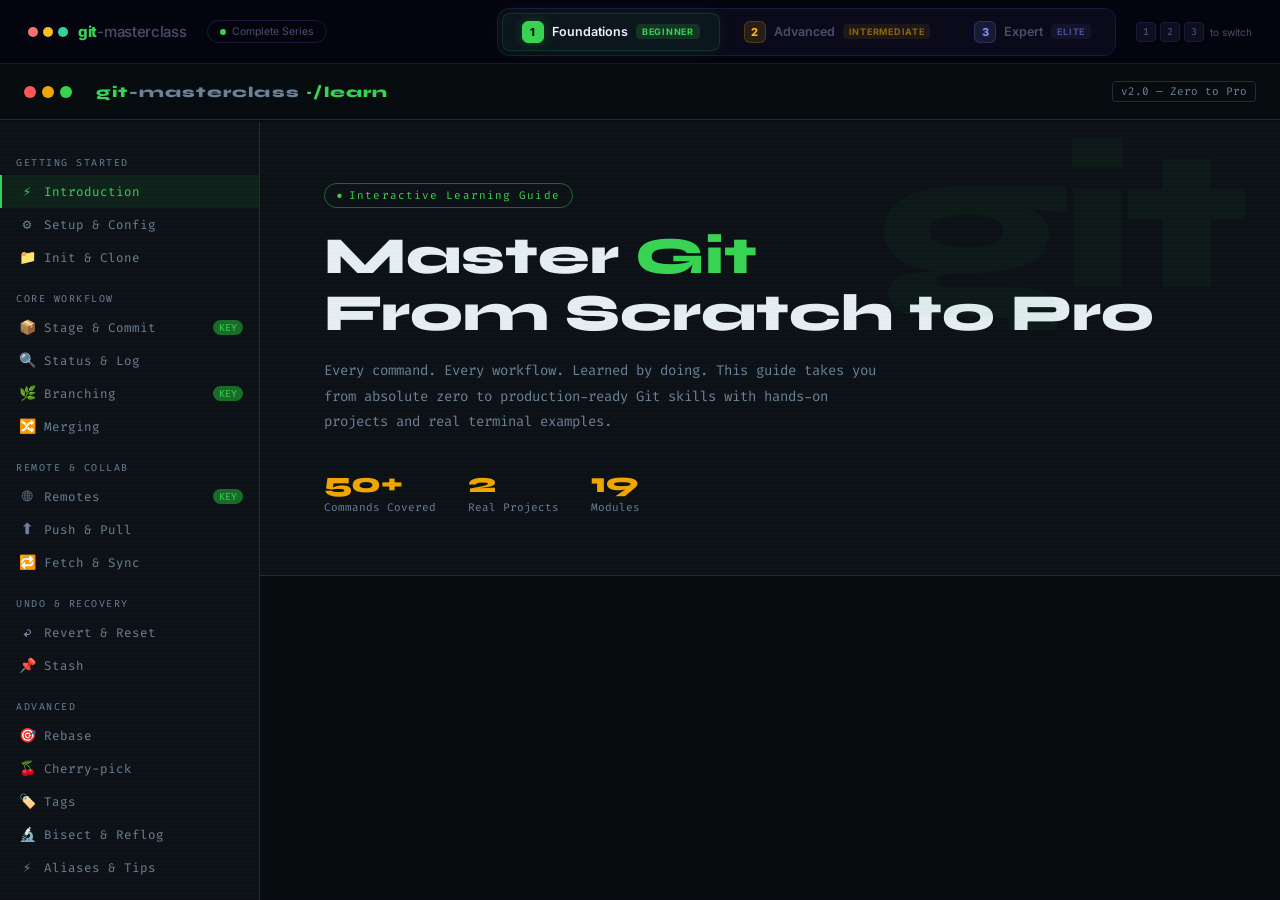
==== index.html @ b22a864f "feat: Initial Commit" ====
<!DOCTYPE html>
<html lang="en">
<head>
<meta charset="UTF-8">
<meta name="viewport" content="width=device-width, initial-scale=1.0">
<title>Git Masterclass — Complete Series (Level 1–3)</title>
<meta name="description" content="The complete Git Masterclass series — from zero to expert. Level 1: Core Commands, Level 2: Advanced Internals, Level 3: Expert Architecture.">
<link href="https://fonts.googleapis.com/css2?family=Inter:wght@300;400;500;600;700;800;900&family=Fira+Code:wght@400;500;600&display=swap" rel="stylesheet">
<link rel="stylesheet" href="styles/styles.css">
</head>
<body class="level-1">

<!-- NAVIGATION BAR -->
<nav class="nav-bar" id="navBar">
  <div class="nav-logo">
    <div class="nav-dots">
      <div class="nav-dot" style="background:#f87171"></div>
      <div class="nav-dot" style="background:#fbbf24"></div>
      <div class="nav-dot" style="background:#34d399"></div>
    </div>
    <div class="nav-brand">
      <span class="git">git</span><span class="suffix">-masterclass</span>
    </div>
  </div>

  <div class="series-badge">
    <span class="pulse-dot"></span>
    <span>Complete Series</span>
  </div>

  <div class="level-switcher" id="levelSwitcher">
    <button class="level-btn active" data-level="1" onclick="switchLevel(1)" id="lvlBtn1">
      <span class="level-num">1</span>
      <span class="level-label">Foundations</span>
      <span class="level-diff">Beginner</span>
    </button>
    <button class="level-btn" data-level="2" onclick="switchLevel(2)" id="lvlBtn2">
      <span class="level-num">2</span>
      <span class="level-label">Advanced</span>
      <span class="level-diff">Intermediate</span>
    </button>
    <button class="level-btn" data-level="3" onclick="switchLevel(3)" id="lvlBtn3">
      <span class="level-num">3</span>
      <span class="level-label">Expert</span>
      <span class="level-diff">Elite</span>
    </button>
  </div>

  <div class="nav-hint">
    <span class="kbd">1</span>
    <span class="kbd">2</span>
    <span class="kbd">3</span>
    <span style="margin-left:2px">to switch</span>
  </div>
</nav>

<!-- TRANSITION OVERLAY -->
<div class="transition-overlay" id="transOverlay"></div>

<!-- LOADING -->
<div class="level-loader" id="loader">
  <div class="loader-content">
    <div class="loader-spinner"></div>
    <div class="loader-text">Loading level...</div>
  </div>
</div>

<!-- IFRAMES -->
<div class="frame-container">
    <iframe class="level-frame active" id="frame1" src="html/git-masterclass.html" title="Level 1: Git Foundations"></iframe>
  <iframe class="level-frame" id="frame2" title="Level 2: Git Advanced"></iframe>
  <iframe class="level-frame" id="frame3" title="Level 3: Git Expert"></iframe>
</div>

<script src="src/script.js"></script>

</body>
</html>
---- styles/styles.css ----
:root {
  --bg: #050510;
  --bg2: #0a0a1a;
  --bg3: #0e0e22;
  --border: #1a1a3a;
  --border-glow: rgba(120, 130, 255, 0.15);
  --text: #c0c4d8;
  --text-dim: #4a4e6a;
  --text-bright: #eef0ff;

  /* Level 1 - Green */
  --l1: #39d353;
  --l1-glow: rgba(57, 211, 83, 0.25);
  --l1-bg: rgba(57, 211, 83, 0.06);

  /* Level 2 - Amber */
  --l2: #ffb700;
  --l2-glow: rgba(255, 183, 0, 0.25);
  --l2-bg: rgba(255, 183, 0, 0.06);

  /* Level 3 - Indigo/Teal */
  --l3: #818cf8;
  --l3-glow: rgba(129, 140, 248, 0.25);
  --l3-bg: rgba(129, 140, 248, 0.06);
}

*, *::before, *::after { box-sizing: border-box; margin: 0; padding: 0; }

html, body {
  height: 100%;
  overflow: hidden;
  font-family: 'Inter', -apple-system, BlinkMacSystemFont, sans-serif;
  background: var(--bg);
  color: var(--text);
}

/* Ambient background glow */
body::before {
  content: '';
  position: fixed;
  top: -100px;
  left: 50%;
  transform: translateX(-50%);
  width: 800px;
  height: 400px;
  background: radial-gradient(ellipse, rgba(100, 110, 240, 0.06), transparent 70%);
  pointer-events: none;
  z-index: 0;
  transition: background 0.8s ease;
}

body.level-1::before {
  background: radial-gradient(ellipse, rgba(57, 211, 83, 0.05), transparent 70%);
}
body.level-2::before {
  background: radial-gradient(ellipse, rgba(255, 183, 0, 0.05), transparent 70%);
}
body.level-3::before {
  background: radial-gradient(ellipse, rgba(129, 140, 248, 0.06), transparent 70%);
}

/* Subtle dot grid */
body::after {
  content: '';
  position: fixed;
  inset: 0;
  background-image: radial-gradient(rgba(120, 130, 255, 0.06) 1px, transparent 1px);
  background-size: 36px 36px;
  pointer-events: none;
  z-index: 0;
}

/* ── TOP NAVIGATION BAR ── */
.nav-bar {
  position: fixed;
  top: 0; left: 0; right: 0;
  height: 64px;
  background: rgba(5, 5, 16, 0.92);
  backdrop-filter: blur(24px) saturate(180%);
  -webkit-backdrop-filter: blur(24px) saturate(180%);
  border-bottom: 1px solid var(--border);
  display: flex;
  align-items: center;
  padding: 0 28px;
  gap: 20px;
  z-index: 1000;
  transition: border-color 0.5s;
}

body.level-1 .nav-bar { border-bottom-color: rgba(57, 211, 83, 0.15); }
body.level-2 .nav-bar { border-bottom-color: rgba(255, 183, 0, 0.15); }
body.level-3 .nav-bar { border-bottom-color: rgba(129, 140, 248, 0.15); }

/* Logo area */
.nav-logo {
  display: flex;
  align-items: center;
  gap: 10px;
  flex-shrink: 0;
}

.nav-dots {
  display: flex;
  gap: 5px;
}

.nav-dot {
  width: 10px;
  height: 10px;
  border-radius: 50%;
}

.nav-brand {
  font-weight: 800;
  font-size: 15px;
  letter-spacing: -0.02em;
}

.nav-brand .git { color: var(--l1); transition: color 0.5s; }
body.level-2 .nav-brand .git { color: var(--l2); }
body.level-3 .nav-brand .git { color: var(--l3); }

.nav-brand .suffix { color: var(--text-dim); font-weight: 500; }

/* Level Switcher */
.level-switcher {
  display: flex;
  align-items: center;
  gap: 4px;
  background: var(--bg2);
  border: 1px solid var(--border);
  border-radius: 12px;
  padding: 4px;
  position: relative;
  margin-left: auto;
}

.level-btn {
  position: relative;
  display: flex;
  align-items: center;
  gap: 8px;
  padding: 8px 20px;
  font-family: 'Inter', sans-serif;
  font-size: 12.5px;
  font-weight: 600;
  color: var(--text-dim);
  background: transparent;
  border: none;
  border-radius: 8px;
  cursor: pointer;
  transition: all 0.3s cubic-bezier(0.4, 0, 0.2, 1);
  white-space: nowrap;
  z-index: 2;
}

.level-btn:hover:not(.active) {
  color: var(--text);
  background: rgba(255, 255, 255, 0.03);
}

.level-btn .level-num {
  display: inline-flex;
  align-items: center;
  justify-content: center;
  width: 22px;
  height: 22px;
  border-radius: 6px;
  font-size: 11px;
  font-weight: 800;
  letter-spacing: 0.04em;
  transition: all 0.3s;
}

.level-btn[data-level="1"] .level-num {
  background: rgba(57, 211, 83, 0.12);
  color: var(--l1);
  border: 1px solid rgba(57, 211, 83, 0.2);
}

.level-btn[data-level="2"] .level-num {
  background: rgba(255, 183, 0, 0.12);
  color: var(--l2);
  border: 1px solid rgba(255, 183, 0, 0.2);
}

.level-btn[data-level="3"] .level-num {
  background: rgba(129, 140, 248, 0.12);
  color: var(--l3);
  border: 1px solid rgba(129, 140, 248, 0.2);
}

/* Active level styles */
.level-btn.active {
  color: var(--text-bright);
}

.level-btn[data-level="1"].active {
  background: var(--l1-bg);
  box-shadow: 0 0 20px rgba(57, 211, 83, 0.08), inset 0 0 0 1px rgba(57, 211, 83, 0.15);
}

.level-btn[data-level="1"].active .level-num {
  background: var(--l1);
  color: #000;
  border-color: var(--l1);
  box-shadow: 0 0 12px var(--l1-glow);
}

.level-btn[data-level="2"].active {
  background: var(--l2-bg);
  box-shadow: 0 0 20px rgba(255, 183, 0, 0.08), inset 0 0 0 1px rgba(255, 183, 0, 0.15);
}

.level-btn[data-level="2"].active .level-num {
  background: var(--l2);
  color: #000;
  border-color: var(--l2);
  box-shadow: 0 0 12px var(--l2-glow);
}

.level-btn[data-level="3"].active {
  background: var(--l3-bg);
  box-shadow: 0 0 20px rgba(129, 140, 248, 0.08), inset 0 0 0 1px rgba(129, 140, 248, 0.15);
}

.level-btn[data-level="3"].active .level-num {
  background: linear-gradient(135deg, #6366f1, #2dd4bf);
  color: #fff;
  border-color: var(--l3);
  box-shadow: 0 0 12px var(--l3-glow);
}

.level-label {
  transition: color 0.3s;
}

/* Difficulty indicators */
.level-diff {
  font-size: 9px;
  font-weight: 700;
  letter-spacing: 0.08em;
  text-transform: uppercase;
  padding: 2px 6px;
  border-radius: 4px;
  transition: all 0.3s;
}

.level-btn[data-level="1"] .level-diff {
  background: rgba(57, 211, 83, 0.08);
  color: rgba(57, 211, 83, 0.5);
}

.level-btn[data-level="1"].active .level-diff {
  background: rgba(57, 211, 83, 0.15);
  color: var(--l1);
}

.level-btn[data-level="2"] .level-diff {
  background: rgba(255, 183, 0, 0.08);
  color: rgba(255, 183, 0, 0.5);
}

.level-btn[data-level="2"].active .level-diff {
  background: rgba(255, 183, 0, 0.15);
  color: var(--l2);
}

.level-btn[data-level="3"] .level-diff {
  background: rgba(129, 140, 248, 0.08);
  color: rgba(129, 140, 248, 0.5);
}

.level-btn[data-level="3"].active .level-diff {
  background: rgba(129, 140, 248, 0.15);
  color: var(--l3);
}

/* Keyboard shortcut hints */
.nav-hint {
  font-size: 10px;
  color: var(--text-dim);
  display: flex;
  align-items: center;
  gap: 4px;
  flex-shrink: 0;
}

.kbd {
  display: inline-flex;
  align-items: center;
  justify-content: center;
  min-width: 20px;
  height: 20px;
  padding: 0 5px;
  font-family: 'Fira Code', monospace;
  font-size: 10px;
  font-weight: 500;
  color: var(--text-dim);
  background: var(--bg3);
  border: 1px solid var(--border);
  border-radius: 4px;
}

/* Series badge */
.series-badge {
  display: flex;
  align-items: center;
  gap: 6px;
  font-size: 10.5px;
  color: var(--text-dim);
  border: 1px solid var(--border);
  padding: 4px 12px;
  border-radius: 99px;
  flex-shrink: 0;
  transition: all 0.5s;
}

.series-badge .pulse-dot {
  width: 6px;
  height: 6px;
  border-radius: 50%;
  background: var(--l1);
  transition: background 0.5s;
  animation: pulse 2s infinite;
}

body.level-2 .series-badge .pulse-dot { background: var(--l2); }
body.level-3 .series-badge .pulse-dot { background: var(--l3); }

@keyframes pulse {
  0%, 100% { opacity: 1; }
  50% { opacity: 0.3; }
}

/* ── LEVEL TRANSITION OVERLAY ── */
.transition-overlay {
  position: fixed;
  inset: 0;
  z-index: 999;
  pointer-events: none;
  opacity: 0;
  transition: opacity 0.15s;
}

.transition-overlay.active {
  opacity: 1;
  pointer-events: auto;
}

.transition-overlay::before {
  content: '';
  position: absolute;
  inset: 0;
  background: var(--bg);
  opacity: 0.6;
}

/* ── IFRAME CONTAINER ── */
.frame-container {
  position: fixed;
  top: 64px;
  left: 0;
  right: 0;
  bottom: 0;
  z-index: 1;
}

.level-frame {
  position: absolute;
  inset: 0;
  width: 100%;
  height: 100%;
  border: none;
  opacity: 0;
  pointer-events: none;
  transition: opacity 0.35s ease;
}

.level-frame.active {
  opacity: 1;
  pointer-events: auto;
}

/* ── LOADING INDICATOR ── */
.level-loader {
  position: fixed;
  top: 64px;
  left: 0;
  right: 0;
  display: flex;
  align-items: center;
  justify-content: center;
  height: calc(100vh - 64px);
  z-index: 2;
  opacity: 0;
  pointer-events: none;
  transition: opacity 0.3s;
}

.level-loader.show {
  opacity: 1;
}

.loader-content {
  text-align: center;
}

.loader-spinner {
  width: 36px;
  height: 36px;
  border: 3px solid var(--border);
  border-top-color: var(--l1);
  border-radius: 50%;
  animation: spin 0.8s linear infinite;
  margin: 0 auto 14px;
  transition: border-top-color 0.5s;
}

body.level-2 .loader-spinner { border-top-color: var(--l2); }
body.level-3 .loader-spinner { border-top-color: var(--l3); }

@keyframes spin { to { transform: rotate(360deg); } }

.loader-text {
  font-size: 12px;
  color: var(--text-dim);
  letter-spacing: 0.08em;
}

/* ── MOBILE ── */
@media (max-width: 768px) {
  .nav-bar {
    padding: 0 14px;
    gap: 10px;
    height: 56px;
  }

  .nav-logo { display: none; }
  .nav-hint { display: none; }
  .series-badge { display: none; }

  .level-switcher {
    margin-left: 0;
    flex: 1;
  }

  .level-btn {
    flex: 1;
    justify-content: center;
    padding: 8px 10px;
    gap: 6px;
  }

  .level-label { display: none; }
  .level-diff { display: none; }

  .frame-container { top: 56px; }
  .level-loader { top: 56px; height: calc(100vh - 56px); }
}

@media (max-width: 480px) {
  .level-btn {
    padding: 6px 8px;
  }

  .level-btn .level-num {
    width: 26px;
    height: 26px;
    font-size: 12px;
  }
}
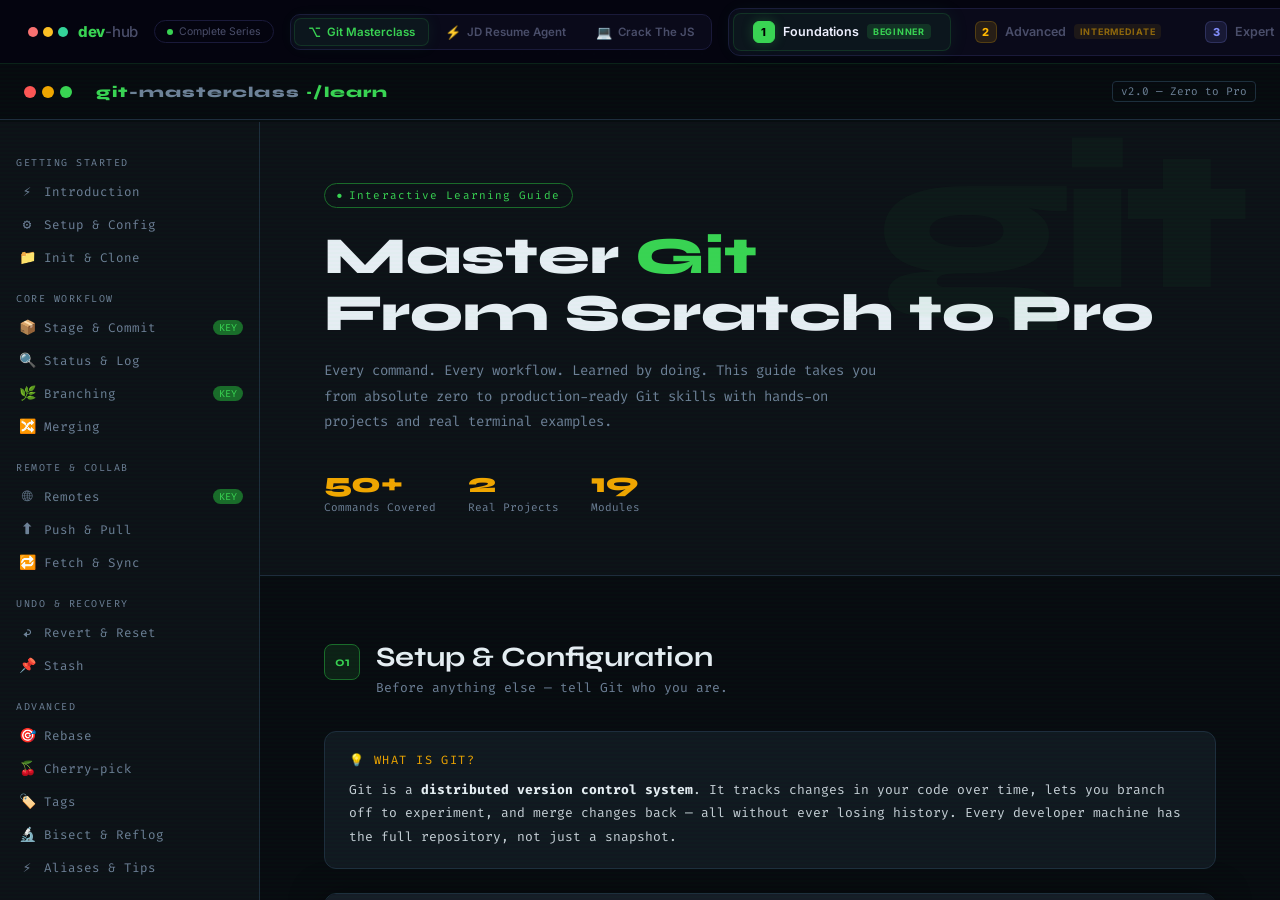
==== commit 279f13c7: "feat : added the Updated the JS AND JD" ====
--- a/index.html
+++ b/index.html
@@ -3,8 +3,8 @@
 <head>
 <meta charset="UTF-8">
 <meta name="viewport" content="width=device-width, initial-scale=1.0">
-<title>Git Masterclass — Complete Series (Level 1–3)</title>
-<meta name="description" content="The complete Git Masterclass series — from zero to expert. Level 1: Core Commands, Level 2: Advanced Internals, Level 3: Expert Architecture.">
+<title>Dev Hub — Git Masterclass · JD Resume Agent · Crack The JS</title>
+<meta name="description" content="Complete developer hub: Git Masterclass (Levels 1–3), JD Resume Tailor Agent, and Crack The JS Interview prep.">
 <link href="https://fonts.googleapis.com/css2?family=Inter:wght@300;400;500;600;700;800;900&family=Fira+Code:wght@400;500;600&display=swap" rel="stylesheet">
 <link rel="stylesheet" href="styles/styles.css">
 </head>
@@ -19,7 +19,7 @@
       <div class="nav-dot" style="background:#34d399"></div>
     </div>
     <div class="nav-brand">
-      <span class="git">git</span><span class="suffix">-masterclass</span>
+      <span class="git">dev</span><span class="suffix">-hub</span>
     </div>
   </div>
 
@@ -28,6 +28,23 @@
     <span>Complete Series</span>
   </div>
 
+  <!-- Section Switcher (Git / Agent / CrackJS) -->
+  <div class="section-switcher" id="sectionSwitcher">
+    <button class="section-btn active" data-section="git" onclick="switchSection('git')" id="secBtnGit">
+      <span class="section-icon">⌥</span>
+      <span class="section-label">Git Masterclass</span>
+    </button>
+    <button class="section-btn" data-section="agent" onclick="switchSection('agent')" id="secBtnAgent">
+      <span class="section-icon">⚡</span>
+      <span class="section-label">JD Resume Agent</span>
+    </button>
+    <button class="section-btn" data-section="crackjs" onclick="switchSection('crackjs')" id="secBtnCrackjs">
+      <span class="section-icon">💻</span>
+      <span class="section-label">Crack The JS</span>
+    </button>
+  </div>
+
+  <!-- Level Switcher (only visible for Git section) -->
   <div class="level-switcher" id="levelSwitcher">
     <button class="level-btn active" data-level="1" onclick="switchLevel(1)" id="lvlBtn1">
       <span class="level-num">1</span>
@@ -46,7 +63,7 @@
     </button>
   </div>
 
-  <div class="nav-hint">
+  <div class="nav-hint" id="navHint">
     <span class="kbd">1</span>
     <span class="kbd">2</span>
     <span class="kbd">3</span>
@@ -67,9 +84,14 @@
 
 <!-- IFRAMES -->
 <div class="frame-container">
-    <iframe class="level-frame active" id="frame1" src="html/git-masterclass.html" title="Level 1: Git Foundations"></iframe>
+  <!-- Git Masterclass frames -->
+  <iframe class="level-frame active" id="frame1" src="html/git-masterclass.html" title="Level 1: Git Foundations"></iframe>
   <iframe class="level-frame" id="frame2" title="Level 2: Git Advanced"></iframe>
   <iframe class="level-frame" id="frame3" title="Level 3: Git Expert"></iframe>
+  <!-- JD Resume Agent -->
+  <iframe class="level-frame" id="frameAgent" title="JD Resume Tailor Agent"></iframe>
+  <!-- Crack The JS -->
+  <iframe class="level-frame" id="frameCrackjs" src="https://crack-the-js.vercel.app" title="Crack The JS Interview"></iframe>
 </div>
 
 <script src="src/script.js"></script>
--- a/styles/styles.css
+++ b/styles/styles.css
@@ -22,6 +22,16 @@
   --l3: #818cf8;
   --l3-glow: rgba(129, 140, 248, 0.25);
   --l3-bg: rgba(129, 140, 248, 0.06);
+
+  /* Agent Section - Cyan/Green */
+  --agent: #00ff9d;
+  --agent-glow: rgba(0, 255, 157, 0.25);
+  --agent-bg: rgba(0, 255, 157, 0.06);
+
+  /* CrackJS Section - Orange/Red */
+  --crackjs: #ff6b35;
+  --crackjs-glow: rgba(255, 107, 53, 0.25);
+  --crackjs-bg: rgba(255, 107, 53, 0.06);
 }
 
 *, *::before, *::after { box-sizing: border-box; margin: 0; padding: 0; }
@@ -58,6 +68,12 @@
 body.level-3::before {
   background: radial-gradient(ellipse, rgba(129, 140, 248, 0.06), transparent 70%);
 }
+body.section-agent::before {
+  background: radial-gradient(ellipse, rgba(0, 255, 157, 0.05), transparent 70%);
+}
+body.section-crackjs::before {
+  background: radial-gradient(ellipse, rgba(255, 107, 53, 0.05), transparent 70%);
+}
 
 /* Subtle dot grid */
 body::after {
@@ -82,7 +98,7 @@
   display: flex;
   align-items: center;
   padding: 0 28px;
-  gap: 20px;
+  gap: 16px;
   z-index: 1000;
   transition: border-color 0.5s;
 }
@@ -90,6 +106,8 @@
 body.level-1 .nav-bar { border-bottom-color: rgba(57, 211, 83, 0.15); }
 body.level-2 .nav-bar { border-bottom-color: rgba(255, 183, 0, 0.15); }
 body.level-3 .nav-bar { border-bottom-color: rgba(129, 140, 248, 0.15); }
+body.section-agent .nav-bar { border-bottom-color: rgba(0, 255, 157, 0.15); }
+body.section-crackjs .nav-bar { border-bottom-color: rgba(255, 107, 53, 0.15); }
 
 /* Logo area */
 .nav-logo {
@@ -119,8 +137,76 @@
 .nav-brand .git { color: var(--l1); transition: color 0.5s; }
 body.level-2 .nav-brand .git { color: var(--l2); }
 body.level-3 .nav-brand .git { color: var(--l3); }
+body.section-agent .nav-brand .git { color: var(--agent); }
+body.section-crackjs .nav-brand .git { color: var(--crackjs); }
 
 .nav-brand .suffix { color: var(--text-dim); font-weight: 500; }
+
+/* ── SECTION SWITCHER ── */
+.section-switcher {
+  display: flex;
+  align-items: center;
+  gap: 2px;
+  background: var(--bg2);
+  border: 1px solid var(--border);
+  border-radius: 10px;
+  padding: 3px;
+  flex-shrink: 0;
+}
+
+.section-btn {
+  display: flex;
+  align-items: center;
+  gap: 6px;
+  padding: 6px 14px;
+  font-family: 'Inter', sans-serif;
+  font-size: 11.5px;
+  font-weight: 600;
+  color: var(--text-dim);
+  background: transparent;
+  border: none;
+  border-radius: 7px;
+  cursor: pointer;
+  transition: all 0.3s cubic-bezier(0.4, 0, 0.2, 1);
+  white-space: nowrap;
+}
+
+.section-btn:hover:not(.active) {
+  color: var(--text);
+  background: rgba(255, 255, 255, 0.03);
+}
+
+.section-btn .section-icon {
+  font-size: 13px;
+}
+
+.section-btn.active[data-section="git"] {
+  background: var(--l1-bg);
+  color: var(--l1);
+  box-shadow: 0 0 16px rgba(57, 211, 83, 0.08), inset 0 0 0 1px rgba(57, 211, 83, 0.15);
+}
+body.level-2 .section-btn.active[data-section="git"] {
+  background: var(--l2-bg);
+  color: var(--l2);
+  box-shadow: 0 0 16px rgba(255, 183, 0, 0.08), inset 0 0 0 1px rgba(255, 183, 0, 0.15);
+}
+body.level-3 .section-btn.active[data-section="git"] {
+  background: var(--l3-bg);
+  color: var(--l3);
+  box-shadow: 0 0 16px rgba(129, 140, 248, 0.08), inset 0 0 0 1px rgba(129, 140, 248, 0.15);
+}
+
+.section-btn.active[data-section="agent"] {
+  background: var(--agent-bg);
+  color: var(--agent);
+  box-shadow: 0 0 16px rgba(0, 255, 157, 0.08), inset 0 0 0 1px rgba(0, 255, 157, 0.15);
+}
+
+.section-btn.active[data-section="crackjs"] {
+  background: var(--crackjs-bg);
+  color: var(--crackjs);
+  box-shadow: 0 0 16px rgba(255, 107, 53, 0.08), inset 0 0 0 1px rgba(255, 107, 53, 0.15);
+}
 
 /* Level Switcher */
 .level-switcher {
@@ -132,7 +218,6 @@
   border-radius: 12px;
   padding: 4px;
   position: relative;
-  margin-left: auto;
 }
 
 .level-btn {
@@ -327,6 +412,8 @@
 
 body.level-2 .series-badge .pulse-dot { background: var(--l2); }
 body.level-3 .series-badge .pulse-dot { background: var(--l3); }
+body.section-agent .series-badge .pulse-dot { background: var(--agent); }
+body.section-crackjs .series-badge .pulse-dot { background: var(--crackjs); }
 
 @keyframes pulse {
   0%, 100% { opacity: 1; }
@@ -419,6 +506,8 @@
 
 body.level-2 .loader-spinner { border-top-color: var(--l2); }
 body.level-3 .loader-spinner { border-top-color: var(--l3); }
+body.section-agent .loader-spinner { border-top-color: var(--agent); }
+body.section-crackjs .loader-spinner { border-top-color: var(--crackjs); }
 
 @keyframes spin { to { transform: rotate(360deg); } }
 
@@ -431,8 +520,8 @@
 /* ── MOBILE ── */
 @media (max-width: 768px) {
   .nav-bar {
-    padding: 0 14px;
-    gap: 10px;
+    padding: 0 10px;
+    gap: 8px;
     height: 56px;
   }
 
@@ -440,8 +529,18 @@
   .nav-hint { display: none; }
   .series-badge { display: none; }
 
+  .section-switcher {
+    flex-shrink: 1;
+  }
+
+  .section-btn {
+    padding: 5px 8px;
+    font-size: 10px;
+  }
+
+  .section-btn .section-label { display: none; }
+
   .level-switcher {
-    margin-left: 0;
     flex: 1;
   }
 
@@ -469,4 +568,9 @@
     height: 26px;
     font-size: 12px;
   }
-}
+
+  .section-btn {
+    padding: 5px 6px;
+    font-size: 10px;
+  }
+}
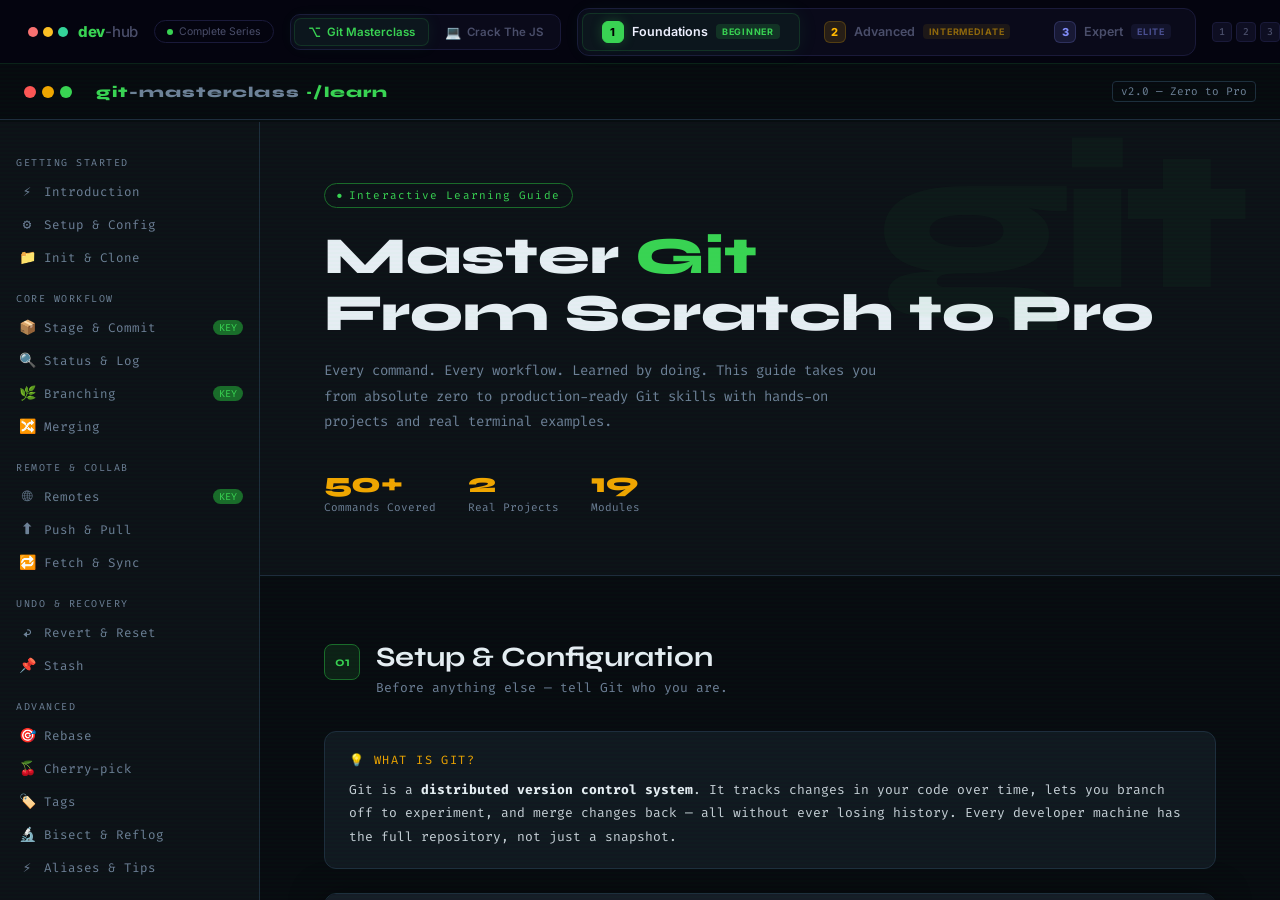
==== commit c4aad1ef: "chore: Remove JD Resume Agent since .env logic is unsupported in static frontend" ====
--- a/index.html
+++ b/index.html
@@ -28,15 +28,11 @@
     <span>Complete Series</span>
   </div>
 
-  <!-- Section Switcher (Git / Agent / CrackJS) -->
+  <!-- Section Switcher (Git / CrackJS) -->
   <div class="section-switcher" id="sectionSwitcher">
     <button class="section-btn active" data-section="git" onclick="switchSection('git')" id="secBtnGit">
       <span class="section-icon">⌥</span>
       <span class="section-label">Git Masterclass</span>
-    </button>
-    <button class="section-btn" data-section="agent" onclick="switchSection('agent')" id="secBtnAgent">
-      <span class="section-icon">⚡</span>
-      <span class="section-label">JD Resume Agent</span>
     </button>
     <button class="section-btn" data-section="crackjs" onclick="switchSection('crackjs')" id="secBtnCrackjs">
       <span class="section-icon">💻</span>
@@ -88,8 +84,6 @@
   <iframe class="level-frame active" id="frame1" src="html/git-masterclass.html" title="Level 1: Git Foundations"></iframe>
   <iframe class="level-frame" id="frame2" title="Level 2: Git Advanced"></iframe>
   <iframe class="level-frame" id="frame3" title="Level 3: Git Expert"></iframe>
-  <!-- JD Resume Agent -->
-  <iframe class="level-frame" id="frameAgent" title="JD Resume Tailor Agent"></iframe>
   <!-- Crack The JS -->
   <iframe class="level-frame" id="frameCrackjs" src="https://crack-the-js.vercel.app" title="Crack The JS Interview"></iframe>
 </div>
--- a/styles/styles.css
+++ b/styles/styles.css
@@ -22,11 +22,6 @@
   --l3: #818cf8;
   --l3-glow: rgba(129, 140, 248, 0.25);
   --l3-bg: rgba(129, 140, 248, 0.06);
-
-  /* Agent Section - Cyan/Green */
-  --agent: #00ff9d;
-  --agent-glow: rgba(0, 255, 157, 0.25);
-  --agent-bg: rgba(0, 255, 157, 0.06);
 
   /* CrackJS Section - Orange/Red */
   --crackjs: #ff6b35;
@@ -68,9 +63,6 @@
 body.level-3::before {
   background: radial-gradient(ellipse, rgba(129, 140, 248, 0.06), transparent 70%);
 }
-body.section-agent::before {
-  background: radial-gradient(ellipse, rgba(0, 255, 157, 0.05), transparent 70%);
-}
 body.section-crackjs::before {
   background: radial-gradient(ellipse, rgba(255, 107, 53, 0.05), transparent 70%);
 }
@@ -106,7 +98,6 @@
 body.level-1 .nav-bar { border-bottom-color: rgba(57, 211, 83, 0.15); }
 body.level-2 .nav-bar { border-bottom-color: rgba(255, 183, 0, 0.15); }
 body.level-3 .nav-bar { border-bottom-color: rgba(129, 140, 248, 0.15); }
-body.section-agent .nav-bar { border-bottom-color: rgba(0, 255, 157, 0.15); }
 body.section-crackjs .nav-bar { border-bottom-color: rgba(255, 107, 53, 0.15); }
 
 /* Logo area */
@@ -137,7 +128,6 @@
 .nav-brand .git { color: var(--l1); transition: color 0.5s; }
 body.level-2 .nav-brand .git { color: var(--l2); }
 body.level-3 .nav-brand .git { color: var(--l3); }
-body.section-agent .nav-brand .git { color: var(--agent); }
 body.section-crackjs .nav-brand .git { color: var(--crackjs); }
 
 .nav-brand .suffix { color: var(--text-dim); font-weight: 500; }
@@ -194,12 +184,6 @@
   background: var(--l3-bg);
   color: var(--l3);
   box-shadow: 0 0 16px rgba(129, 140, 248, 0.08), inset 0 0 0 1px rgba(129, 140, 248, 0.15);
-}
-
-.section-btn.active[data-section="agent"] {
-  background: var(--agent-bg);
-  color: var(--agent);
-  box-shadow: 0 0 16px rgba(0, 255, 157, 0.08), inset 0 0 0 1px rgba(0, 255, 157, 0.15);
 }
 
 .section-btn.active[data-section="crackjs"] {
@@ -412,7 +396,6 @@
 
 body.level-2 .series-badge .pulse-dot { background: var(--l2); }
 body.level-3 .series-badge .pulse-dot { background: var(--l3); }
-body.section-agent .series-badge .pulse-dot { background: var(--agent); }
 body.section-crackjs .series-badge .pulse-dot { background: var(--crackjs); }
 
 @keyframes pulse {
@@ -506,7 +489,6 @@
 
 body.level-2 .loader-spinner { border-top-color: var(--l2); }
 body.level-3 .loader-spinner { border-top-color: var(--l3); }
-body.section-agent .loader-spinner { border-top-color: var(--agent); }
 body.section-crackjs .loader-spinner { border-top-color: var(--crackjs); }
 
 @keyframes spin { to { transform: rotate(360deg); } }
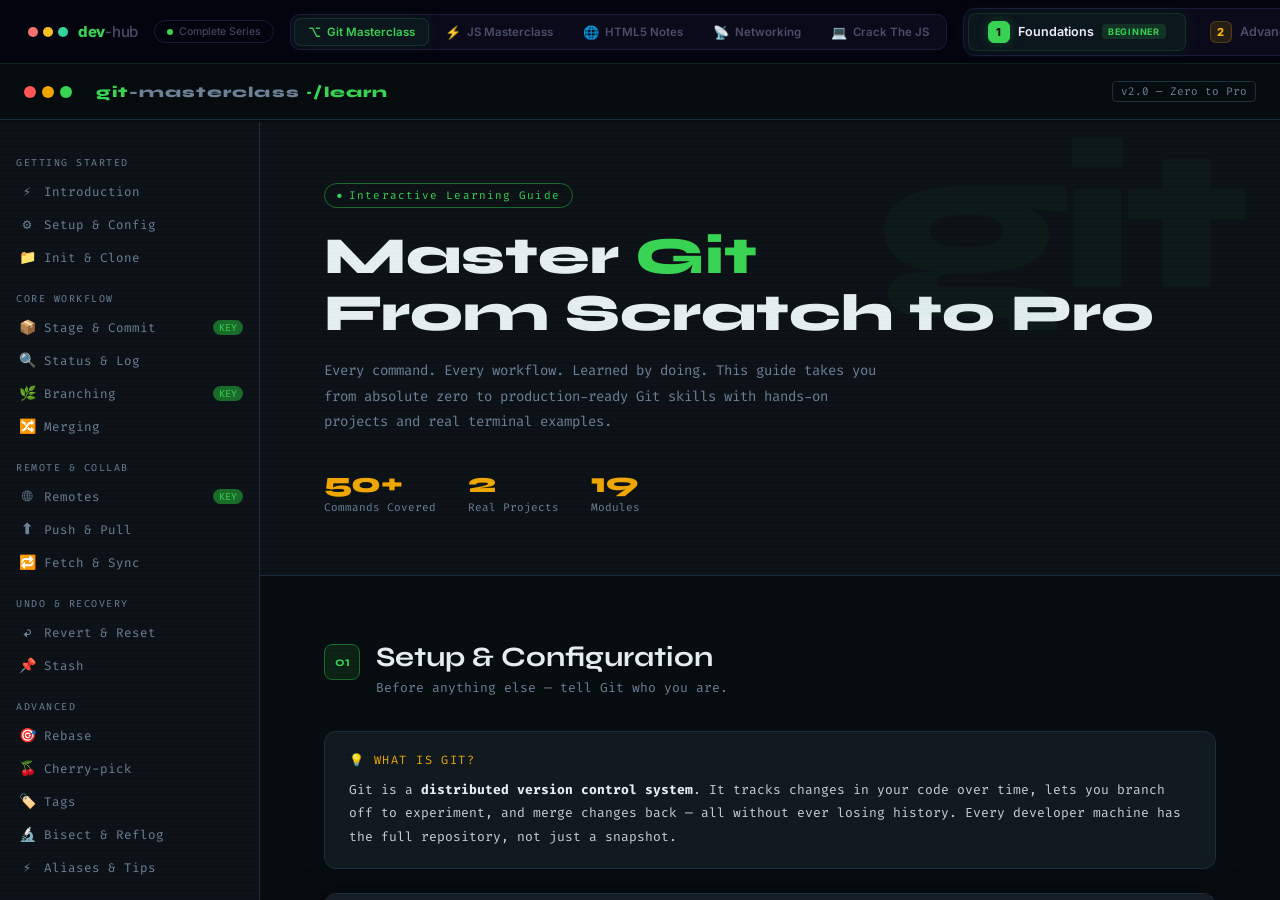
==== commit e3c1c7f1: "feat: updated" ====
--- a/index.html
+++ b/index.html
@@ -28,11 +28,23 @@
     <span>Complete Series</span>
   </div>
 
-  <!-- Section Switcher (Git / CrackJS) -->
+  <!-- Section Switcher -->
   <div class="section-switcher" id="sectionSwitcher">
     <button class="section-btn active" data-section="git" onclick="switchSection('git')" id="secBtnGit">
       <span class="section-icon">⌥</span>
       <span class="section-label">Git Masterclass</span>
+    </button>
+    <button class="section-btn" data-section="js" onclick="switchSection('js')" id="secBtnJs">
+      <span class="section-icon">⚡</span>
+      <span class="section-label">JS Masterclass</span>
+    </button>
+    <button class="section-btn" data-section="html5" onclick="switchSection('html5')" id="secBtnHtml5">
+      <span class="section-icon">🌐</span>
+      <span class="section-label">HTML5 Notes</span>
+    </button>
+    <button class="section-btn" data-section="networking" onclick="switchSection('networking')" id="secBtnNetworking">
+      <span class="section-icon">📡</span>
+      <span class="section-label">Networking</span>
     </button>
     <button class="section-btn" data-section="crackjs" onclick="switchSection('crackjs')" id="secBtnCrackjs">
       <span class="section-icon">💻</span>
@@ -84,6 +96,12 @@
   <iframe class="level-frame active" id="frame1" src="html/git-masterclass.html" title="Level 1: Git Foundations"></iframe>
   <iframe class="level-frame" id="frame2" title="Level 2: Git Advanced"></iframe>
   <iframe class="level-frame" id="frame3" title="Level 3: Git Expert"></iframe>
+  <!-- JS Masterclass -->
+  <iframe class="level-frame" id="frameJs" title="JS Masterclass"></iframe>
+  <!-- HTML5 Notes -->
+  <iframe class="level-frame" id="frameHtml5" title="HTML5 Notes"></iframe>
+  <!-- Networking Notes -->
+  <iframe class="level-frame" id="frameNetworking" title="Networking Notes"></iframe>
   <!-- Crack The JS -->
   <iframe class="level-frame" id="frameCrackjs" src="https://crack-the-js.vercel.app" title="Crack The JS Interview"></iframe>
 </div>
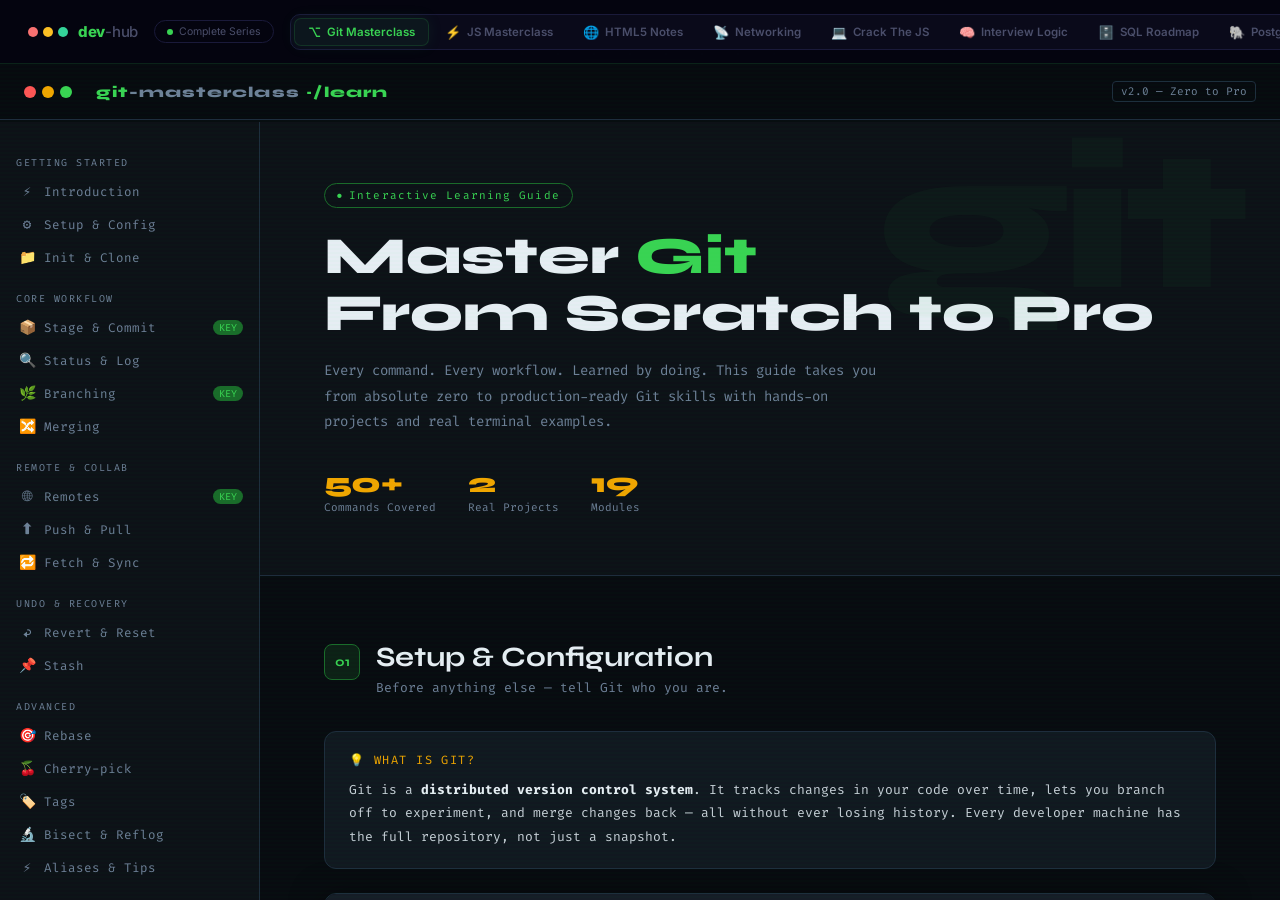
==== commit 9cfae81e: "Merge remote changes and resolve conflicts" ====
--- a/index.html
+++ b/index.html
@@ -49,6 +49,22 @@
     <button class="section-btn" data-section="crackjs" onclick="switchSection('crackjs')" id="secBtnCrackjs">
       <span class="section-icon">💻</span>
       <span class="section-label">Crack The JS</span>
+    </button>
+    <button class="section-btn" data-section="logic" onclick="switchSection('logic')" id="secBtnLogic">
+      <span class="section-icon">🧠</span>
+      <span class="section-label">Interview Logic</span>
+    </button>
+    <button class="section-btn" data-section="sql" onclick="switchSection('sql')" id="secBtnSql">
+      <span class="section-icon">🗄️</span>
+      <span class="section-label">SQL Roadmap</span>
+    </button>
+    <button class="section-btn" data-section="postgres" onclick="switchSection('postgres')" id="secBtnPostgres">
+      <span class="section-icon">🐘</span>
+      <span class="section-label">PostgreSQL</span>
+    </button>
+    <button class="section-btn" data-section="node" onclick="switchSection('node')" id="secBtnNode">
+      <span class="section-icon">🟢</span>
+      <span class="section-label">Node/Mongo</span>
     </button>
   </div>
 
@@ -102,8 +118,12 @@
   <iframe class="level-frame" id="frameHtml5" title="HTML5 Notes"></iframe>
   <!-- Networking Notes -->
   <iframe class="level-frame" id="frameNetworking" title="Networking Notes"></iframe>
-  <!-- Crack The JS -->
+  <!-- Section Frames -->
   <iframe class="level-frame" id="frameCrackjs" src="https://crack-the-js.vercel.app" title="Crack The JS Interview"></iframe>
+  <iframe class="level-frame" id="frameLogic" title="Interview Logic Questions"></iframe>
+  <iframe class="level-frame" id="frameSql" title="SQL Roadmap"></iframe>
+  <iframe class="level-frame" id="framePostgres" title="PostgreSQL Mastery Series"></iframe>
+  <iframe class="level-frame" id="frameNode" title="Node Mongo Express"></iframe>
 </div>
 
 <script src="src/script.js"></script>
--- a/styles/styles.css
+++ b/styles/styles.css
@@ -27,6 +27,26 @@
   --crackjs: #ff6b35;
   --crackjs-glow: rgba(255, 107, 53, 0.25);
   --crackjs-bg: rgba(255, 107, 53, 0.06);
+
+  /* Logic Section */
+  --logic: #00ff87;
+  --logic-glow: rgba(0, 255, 135, 0.25);
+  --logic-bg: rgba(0, 255, 135, 0.06);
+
+  /* SQL Section */
+  --sql: #f59e0b;
+  --sql-glow: rgba(245, 158, 11, 0.25);
+  --sql-bg: rgba(245, 158, 11, 0.06);
+
+  /* Postgres Section */
+  --postgres: #00d4ff;
+  --postgres-glow: rgba(0, 212, 255, 0.25);
+  --postgres-bg: rgba(0, 212, 255, 0.06);
+
+  /* Node Section */
+  --node: #68a063;
+  --node-glow: rgba(104, 160, 99, 0.25);
+  --node-bg: rgba(104, 160, 99, 0.06);
 }
 
 *, *::before, *::after { box-sizing: border-box; margin: 0; padding: 0; }
@@ -66,6 +86,18 @@
 body.section-crackjs::before {
   background: radial-gradient(ellipse, rgba(255, 107, 53, 0.05), transparent 70%);
 }
+body.section-logic::before {
+  background: radial-gradient(ellipse, rgba(0, 255, 135, 0.05), transparent 70%);
+}
+body.section-sql::before {
+  background: radial-gradient(ellipse, rgba(245, 158, 11, 0.05), transparent 70%);
+}
+body.section-postgres::before {
+  background: radial-gradient(ellipse, rgba(0, 212, 255, 0.05), transparent 70%);
+}
+body.section-node::before {
+  background: radial-gradient(ellipse, rgba(104, 160, 99, 0.05), transparent 70%);
+}
 
 /* Subtle dot grid */
 body::after {
@@ -99,6 +131,10 @@
 body.level-2 .nav-bar { border-bottom-color: rgba(255, 183, 0, 0.15); }
 body.level-3 .nav-bar { border-bottom-color: rgba(129, 140, 248, 0.15); }
 body.section-crackjs .nav-bar { border-bottom-color: rgba(255, 107, 53, 0.15); }
+body.section-logic .nav-bar { border-bottom-color: rgba(0, 255, 135, 0.15); }
+body.section-sql .nav-bar { border-bottom-color: rgba(245, 158, 11, 0.15); }
+body.section-postgres .nav-bar { border-bottom-color: rgba(0, 212, 255, 0.15); }
+body.section-node .nav-bar { border-bottom-color: rgba(104, 160, 99, 0.15); }
 
 /* Logo area */
 .nav-logo {
@@ -129,6 +165,10 @@
 body.level-2 .nav-brand .git { color: var(--l2); }
 body.level-3 .nav-brand .git { color: var(--l3); }
 body.section-crackjs .nav-brand .git { color: var(--crackjs); }
+body.section-logic .nav-brand .git { color: var(--logic); }
+body.section-sql .nav-brand .git { color: var(--sql); }
+body.section-postgres .nav-brand .git { color: var(--postgres); }
+body.section-node .nav-brand .git { color: var(--node); }
 
 .nav-brand .suffix { color: var(--text-dim); font-weight: 500; }
 
@@ -190,6 +230,30 @@
   background: var(--crackjs-bg);
   color: var(--crackjs);
   box-shadow: 0 0 16px rgba(255, 107, 53, 0.08), inset 0 0 0 1px rgba(255, 107, 53, 0.15);
+}
+
+.section-btn.active[data-section="logic"] {
+  background: var(--logic-bg);
+  color: var(--logic);
+  box-shadow: 0 0 16px rgba(0, 255, 135, 0.08), inset 0 0 0 1px rgba(0, 255, 135, 0.15);
+}
+
+.section-btn.active[data-section="sql"] {
+  background: var(--sql-bg);
+  color: var(--sql);
+  box-shadow: 0 0 16px rgba(245, 158, 11, 0.08), inset 0 0 0 1px rgba(245, 158, 11, 0.15);
+}
+
+.section-btn.active[data-section="postgres"] {
+  background: var(--postgres-bg);
+  color: var(--postgres);
+  box-shadow: 0 0 16px rgba(0, 212, 255, 0.08), inset 0 0 0 1px rgba(0, 212, 255, 0.15);
+}
+
+.section-btn.active[data-section="node"] {
+  background: var(--node-bg);
+  color: var(--node);
+  box-shadow: 0 0 16px rgba(104, 160, 99, 0.08), inset 0 0 0 1px rgba(104, 160, 99, 0.15);
 }
 
 /* Level Switcher */
@@ -397,6 +461,10 @@
 body.level-2 .series-badge .pulse-dot { background: var(--l2); }
 body.level-3 .series-badge .pulse-dot { background: var(--l3); }
 body.section-crackjs .series-badge .pulse-dot { background: var(--crackjs); }
+body.section-logic .series-badge .pulse-dot { background: var(--logic); }
+body.section-sql .series-badge .pulse-dot { background: var(--sql); }
+body.section-postgres .series-badge .pulse-dot { background: var(--postgres); }
+body.section-node .series-badge .pulse-dot { background: var(--node); }
 
 @keyframes pulse {
   0%, 100% { opacity: 1; }
@@ -490,6 +558,10 @@
 body.level-2 .loader-spinner { border-top-color: var(--l2); }
 body.level-3 .loader-spinner { border-top-color: var(--l3); }
 body.section-crackjs .loader-spinner { border-top-color: var(--crackjs); }
+body.section-logic .loader-spinner { border-top-color: var(--logic); }
+body.section-sql .loader-spinner { border-top-color: var(--sql); }
+body.section-postgres .loader-spinner { border-top-color: var(--postgres); }
+body.section-node .loader-spinner { border-top-color: var(--node); }
 
 @keyframes spin { to { transform: rotate(360deg); } }
 
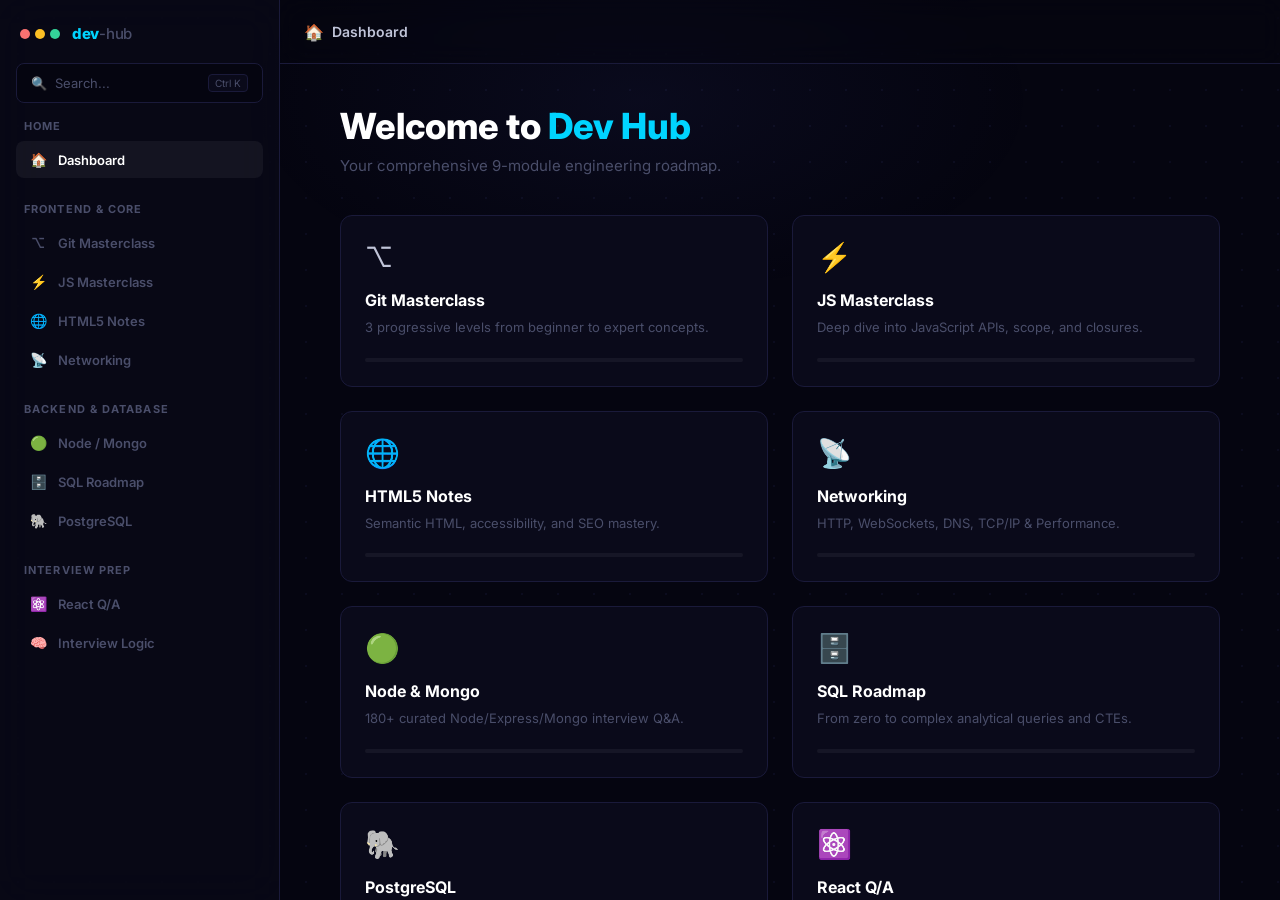
==== commit a49ff631: "updated with responsive" ====
--- a/index.html
+++ b/index.html
@@ -3,73 +3,187 @@
 <head>
 <meta charset="UTF-8">
 <meta name="viewport" content="width=device-width, initial-scale=1.0">
-<title>Dev Hub — Git Masterclass · JD Resume Agent · Crack The JS</title>
-<meta name="description" content="Complete developer hub: Git Masterclass (Levels 1–3), JD Resume Tailor Agent, and Crack The JS Interview prep.">
+<title>Dev Hub — Comprehensive Developer Platform</title>
+<meta name="description" content="Complete developer hub: Git Masterclass, Backend, Frontend, and JS Interview prep.">
 <link href="https://fonts.googleapis.com/css2?family=Inter:wght@300;400;500;600;700;800;900&family=Fira+Code:wght@400;500;600&display=swap" rel="stylesheet">
 <link rel="stylesheet" href="styles/styles.css">
 </head>
-<body class="level-1">
-
-<!-- NAVIGATION BAR -->
-<nav class="nav-bar" id="navBar">
-  <div class="nav-logo">
-    <div class="nav-dots">
-      <div class="nav-dot" style="background:#f87171"></div>
-      <div class="nav-dot" style="background:#fbbf24"></div>
-      <div class="nav-dot" style="background:#34d399"></div>
-    </div>
-    <div class="nav-brand">
-      <span class="git">dev</span><span class="suffix">-hub</span>
-    </div>
-  </div>
-
-  <div class="series-badge">
-    <span class="pulse-dot"></span>
-    <span>Complete Series</span>
-  </div>
-
-  <!-- Section Switcher -->
-  <div class="section-switcher" id="sectionSwitcher">
-    <button class="section-btn active" data-section="git" onclick="switchSection('git')" id="secBtnGit">
-      <span class="section-icon">⌥</span>
-      <span class="section-label">Git Masterclass</span>
-    </button>
-    <button class="section-btn" data-section="js" onclick="switchSection('js')" id="secBtnJs">
-      <span class="section-icon">⚡</span>
-      <span class="section-label">JS Masterclass</span>
-    </button>
-    <button class="section-btn" data-section="html5" onclick="switchSection('html5')" id="secBtnHtml5">
-      <span class="section-icon">🌐</span>
-      <span class="section-label">HTML5 Notes</span>
-    </button>
-    <button class="section-btn" data-section="networking" onclick="switchSection('networking')" id="secBtnNetworking">
-      <span class="section-icon">📡</span>
-      <span class="section-label">Networking</span>
-    </button>
-    <button class="section-btn" data-section="crackjs" onclick="switchSection('crackjs')" id="secBtnCrackjs">
-      <span class="section-icon">💻</span>
-      <span class="section-label">Crack The JS</span>
-    </button>
-    <button class="section-btn" data-section="logic" onclick="switchSection('logic')" id="secBtnLogic">
-      <span class="section-icon">🧠</span>
-      <span class="section-label">Interview Logic</span>
-    </button>
-    <button class="section-btn" data-section="sql" onclick="switchSection('sql')" id="secBtnSql">
-      <span class="section-icon">🗄️</span>
-      <span class="section-label">SQL Roadmap</span>
-    </button>
-    <button class="section-btn" data-section="postgres" onclick="switchSection('postgres')" id="secBtnPostgres">
-      <span class="section-icon">🐘</span>
-      <span class="section-label">PostgreSQL</span>
-    </button>
-    <button class="section-btn" data-section="node" onclick="switchSection('node')" id="secBtnNode">
-      <span class="section-icon">🟢</span>
-      <span class="section-label">Node/Mongo</span>
-    </button>
-  </div>
+<body class="section-home">
+
+<div class="app-container">
+  <!-- SIDEBAR -->
+  <aside class="sidebar" id="sidebar">
+    <div class="sidebar-header">
+      <div class="nav-dots">
+        <div class="nav-dot" style="background:#f87171"></div>
+        <div class="nav-dot" style="background:#fbbf24"></div>
+        <div class="nav-dot" style="background:#34d399"></div>
+      </div>
+      <div class="nav-brand">
+        <span class="git">dev</span><span class="suffix">-hub</span>
+      </div>
+    </div>
+
+    <div class="sidebar-search" id="btnCmdPalette">
+      <span class="search-icon">🔍</span>
+      <span class="search-text">Search...</span>
+      <span class="search-kbd">Ctrl K</span>
+    </div>
+
+    <div class="sidebar-scroll">
+      <div class="nav-group">
+        <div class="nav-group-title">Home</div>
+        <button class="section-btn active" data-section="home" onclick="switchSection('home')" id="secBtnHome">
+          <span class="section-icon">🏠</span>
+          <span class="section-label">Dashboard</span>
+        </button>
+      </div>
+
+      <div class="nav-group">
+        <div class="nav-group-title">Frontend & Core</div>
+        <button class="section-btn" data-section="git" onclick="switchSection('git')" id="secBtnGit">
+          <span class="section-icon">⌥</span>
+          <span class="section-label">Git Masterclass</span>
+        </button>
+        <button class="section-btn" data-section="js" onclick="switchSection('js')" id="secBtnJs">
+          <span class="section-icon">⚡</span>
+          <span class="section-label">JS Masterclass</span>
+        </button>
+        <button class="section-btn" data-section="html5" onclick="switchSection('html5')" id="secBtnHtml5">
+          <span class="section-icon">🌐</span>
+          <span class="section-label">HTML5 Notes</span>
+        </button>
+        <button class="section-btn" data-section="networking" onclick="switchSection('networking')" id="secBtnNetworking">
+          <span class="section-icon">📡</span>
+          <span class="section-label">Networking</span>
+        </button>
+      </div>
+
+      <div class="nav-group">
+        <div class="nav-group-title">Backend & Database</div>
+        <button class="section-btn" data-section="node" onclick="switchSection('node')" id="secBtnNode">
+          <span class="section-icon">🟢</span>
+          <span class="section-label">Node / Mongo</span>
+        </button>
+        <button class="section-btn" data-section="sql" onclick="switchSection('sql')" id="secBtnSql">
+          <span class="section-icon">🗄️</span>
+          <span class="section-label">SQL Roadmap</span>
+        </button>
+        <button class="section-btn" data-section="postgres" onclick="switchSection('postgres')" id="secBtnPostgres">
+          <span class="section-icon">🐘</span>
+          <span class="section-label">PostgreSQL</span>
+        </button>
+      </div>
+
+      <div class="nav-group">
+        <div class="nav-group-title">Interview Prep</div>
+        <button class="section-btn" data-section="react" onclick="switchSection('react')" id="secBtnReact">
+          <span class="section-icon">⚛️</span>
+          <span class="section-label">React Q/A</span>
+        </button>
+        <button class="section-btn" data-section="logic" onclick="switchSection('logic')" id="secBtnLogic">
+          <span class="section-icon">🧠</span>
+          <span class="section-label">Interview Logic</span>
+        </button>
+      </div>
+    </div>
+  </aside>
+
+  <!-- MAIN CONTENT -->
+  <main class="main-content">
+    <header class="topbar">
+      <button class="mobile-menu-btn" id="mobileMenuBtn" onclick="document.getElementById('sidebar').classList.toggle('open')">
+        ☰
+      </button>
+      <div class="breadcrumb" id="breadcrumb">
+        <span class="bc-icon">🏠</span> Dashboard
+      </div>
+    </header>
+
+    <div class="frame-container">
+      
+      <!-- DASHBOARD VIEW -->
+      <div class="dashboard-view active" id="dashboardView">
+        <div class="dash-hero">
+          <h1 class="dash-title">Welcome to <span>Dev Hub</span></h1>
+          <p class="dash-subtitle">Your comprehensive 9-module engineering roadmap.</p>
+        </div>
+
+        <div class="dash-grid">
+          <div class="dash-card card-git" onclick="switchSection('git')">
+            <div class="dc-icon">⌥</div>
+            <h3 class="dc-title">Git Masterclass</h3>
+            <p class="dc-desc">3 progressive levels from beginner to expert concepts.</p>
+            <div class="dash-progress"><div class="dash-progress-fill" id="prog-git" style="width: 0%; background: var(--l1)"></div></div>
+          </div>
+          <div class="dash-card card-js" onclick="switchSection('js')">
+            <div class="dc-icon">⚡</div>
+            <h3 class="dc-title">JS Masterclass</h3>
+            <p class="dc-desc">Deep dive into JavaScript APIs, scope, and closures.</p>
+            <div class="dash-progress"><div class="dash-progress-fill" id="prog-js" style="width: 0%; background: var(--js)"></div></div>
+          </div>
+          <div class="dash-card card-html5" onclick="switchSection('html5')">
+            <div class="dc-icon">🌐</div>
+            <h3 class="dc-title">HTML5 Notes</h3>
+            <p class="dc-desc">Semantic HTML, accessibility, and SEO mastery.</p>
+            <div class="dash-progress"><div class="dash-progress-fill" id="prog-html5" style="width: 0%; background: var(--html5)"></div></div>
+          </div>
+          <div class="dash-card card-networking" onclick="switchSection('networking')">
+            <div class="dc-icon">📡</div>
+            <h3 class="dc-title">Networking</h3>
+            <p class="dc-desc">HTTP, WebSockets, DNS, TCP/IP & Performance.</p>
+            <div class="dash-progress"><div class="dash-progress-fill" id="prog-networking" style="width: 0%; background: var(--net)"></div></div>
+          </div>
+          <div class="dash-card card-node" onclick="switchSection('node')">
+            <div class="dc-icon">🟢</div>
+            <h3 class="dc-title">Node & Mongo</h3>
+            <p class="dc-desc">180+ curated Node/Express/Mongo interview Q&A.</p>
+            <div class="dash-progress"><div class="dash-progress-fill" id="prog-node" style="width: 0%; background: var(--node)"></div></div>
+          </div>
+          <div class="dash-card card-sql" onclick="switchSection('sql')">
+            <div class="dc-icon">🗄️</div>
+            <h3 class="dc-title">SQL Roadmap</h3>
+            <p class="dc-desc">From zero to complex analytical queries and CTEs.</p>
+            <div class="dash-progress"><div class="dash-progress-fill" id="prog-sql" style="width: 0%; background: var(--sql)"></div></div>
+          </div>
+          <div class="dash-card card-postgres" onclick="switchSection('postgres')">
+            <div class="dc-icon">🐘</div>
+            <h3 class="dc-title">PostgreSQL</h3>
+            <p class="dc-desc">Advanced Postgres triggers, JSONB, & row security.</p>
+            <div class="dash-progress"><div class="dash-progress-fill" id="prog-postgres" style="width: 0%; background: var(--postgres)"></div></div>
+          </div>
+          <div class="dash-card card-react" onclick="switchSection('react')">
+            <div class="dc-icon">⚛️</div>
+            <h3 class="dc-title">React Q/A</h3>
+            <p class="dc-desc">Core concepts, Hooks, State, and Interview Questions.</p>
+            <div class="dash-progress"><div class="dash-progress-fill" id="prog-react" style="width: 0%; background: var(--react)"></div></div>
+          </div>
+          <div class="dash-card card-logic" onclick="switchSection('logic')">
+            <div class="dc-icon">🧠</div>
+            <h3 class="dc-title">Interview Logic</h3>
+            <p class="dc-desc">50+ array patterns and algorithm implementation.</p>
+            <div class="dash-progress"><div class="dash-progress-fill" id="prog-logic" style="width: 0%; background: var(--logic)"></div></div>
+          </div>
+        </div>
+      </div>
+
+      <!-- IFRAMES -->
+      <iframe class="level-frame" id="frame1" src="html/git-masterclass.html" title="Level 1: Git Foundations"></iframe>
+      <iframe class="level-frame" id="frame2" title="Level 2: Git Advanced"></iframe>
+      <iframe class="level-frame" id="frame3" title="Level 3: Git Expert"></iframe>
+      <iframe class="level-frame" id="frameJs" title="JS Masterclass"></iframe>
+      <iframe class="level-frame" id="frameHtml5" title="HTML5 Notes"></iframe>
+      <iframe class="level-frame" id="frameNetworking" title="Networking Notes"></iframe>
+      <iframe class="level-frame" id="frameReact" src="https://crack-the-js.vercel.app" title="React Interview Prep"></iframe>
+      <iframe class="level-frame" id="frameLogic" title="Interview Logic Questions"></iframe>
+      <iframe class="level-frame" id="frameSql" title="SQL Roadmap"></iframe>
+      <iframe class="level-frame" id="framePostgres" title="PostgreSQL Mastery Series"></iframe>
+      <iframe class="level-frame" id="frameNode" title="Node Mongo Express"></iframe>
+    </div>
+  </main>
 
   <!-- Level Switcher (only visible for Git section) -->
-  <div class="level-switcher" id="levelSwitcher">
+  <div class="level-switcher" id="levelSwitcher" style="display:none;">
     <button class="level-btn active" data-level="1" onclick="switchLevel(1)" id="lvlBtn1">
       <span class="level-num">1</span>
       <span class="level-label">Foundations</span>
@@ -87,46 +201,33 @@
     </button>
   </div>
 
-  <div class="nav-hint" id="navHint">
-    <span class="kbd">1</span>
-    <span class="kbd">2</span>
-    <span class="kbd">3</span>
-    <span style="margin-left:2px">to switch</span>
+  <!-- TRANSITION OVERLAY -->
+  <div class="transition-overlay" id="transOverlay"></div>
+
+  <!-- LOADING -->
+  <div class="level-loader" id="loader">
+    <div class="loader-content">
+      <div class="loader-spinner"></div>
+      <div class="loader-text">Loading module...</div>
+    </div>
   </div>
-</nav>
-
-<!-- TRANSITION OVERLAY -->
-<div class="transition-overlay" id="transOverlay"></div>
-
-<!-- LOADING -->
-<div class="level-loader" id="loader">
-  <div class="loader-content">
-    <div class="loader-spinner"></div>
-    <div class="loader-text">Loading level...</div>
+
+  <!-- COMMAND PALETTE (CTRL+K) -->
+  <div class="cmd-overlay" id="cmdOverlay">
+    <div class="cmd-palette" id="cmdPalette">
+      <div class="cmd-header">
+        <span class="cmd-icon">🔍</span>
+        <input type="text" id="cmdInput" placeholder="Search across all modules... (e.g. 'Event Loop', 'Join')" autocomplete="off">
+        <span class="cmd-esc">ESC</span>
+      </div>
+      <div class="cmd-results" id="cmdResults">
+        <!-- JS will populate this -->
+      </div>
+    </div>
   </div>
+
 </div>
 
-<!-- IFRAMES -->
-<div class="frame-container">
-  <!-- Git Masterclass frames -->
-  <iframe class="level-frame active" id="frame1" src="html/git-masterclass.html" title="Level 1: Git Foundations"></iframe>
-  <iframe class="level-frame" id="frame2" title="Level 2: Git Advanced"></iframe>
-  <iframe class="level-frame" id="frame3" title="Level 3: Git Expert"></iframe>
-  <!-- JS Masterclass -->
-  <iframe class="level-frame" id="frameJs" title="JS Masterclass"></iframe>
-  <!-- HTML5 Notes -->
-  <iframe class="level-frame" id="frameHtml5" title="HTML5 Notes"></iframe>
-  <!-- Networking Notes -->
-  <iframe class="level-frame" id="frameNetworking" title="Networking Notes"></iframe>
-  <!-- Section Frames -->
-  <iframe class="level-frame" id="frameCrackjs" src="https://crack-the-js.vercel.app" title="Crack The JS Interview"></iframe>
-  <iframe class="level-frame" id="frameLogic" title="Interview Logic Questions"></iframe>
-  <iframe class="level-frame" id="frameSql" title="SQL Roadmap"></iframe>
-  <iframe class="level-frame" id="framePostgres" title="PostgreSQL Mastery Series"></iframe>
-  <iframe class="level-frame" id="frameNode" title="Node Mongo Express"></iframe>
-</div>
-
 <script src="src/script.js"></script>
-
 </body>
 </html>
--- a/styles/styles.css
+++ b/styles/styles.css
@@ -7,6 +7,7 @@
   --text: #c0c4d8;
   --text-dim: #4a4e6a;
   --text-bright: #eef0ff;
+  --accent: #00d4ff;
 
   /* Level 1 - Green */
   --l1: #39d353;
@@ -23,10 +24,10 @@
   --l3-glow: rgba(129, 140, 248, 0.25);
   --l3-bg: rgba(129, 140, 248, 0.06);
 
-  /* CrackJS Section - Orange/Red */
-  --crackjs: #ff6b35;
-  --crackjs-glow: rgba(255, 107, 53, 0.25);
-  --crackjs-bg: rgba(255, 107, 53, 0.06);
+  /* React Section - Cyan */
+  --react: #61dafb;
+  --react-glow: rgba(97, 218, 251, 0.25);
+  --react-bg: rgba(97, 218, 251, 0.06);
 
   /* Logic Section */
   --logic: #00ff87;
@@ -47,6 +48,21 @@
   --node: #68a063;
   --node-glow: rgba(104, 160, 99, 0.25);
   --node-bg: rgba(104, 160, 99, 0.06);
+
+  /* JS Masterclass */
+  --js: #f7df1e;
+  --js-glow: rgba(247, 223, 30, 0.25);
+  --js-bg: rgba(247, 223, 30, 0.06);
+
+  /* HTML5 */
+  --html5: #e34f26;
+  --html5-glow: rgba(227, 79, 38, 0.25);
+  --html5-bg: rgba(227, 79, 38, 0.06);
+
+  /* Networking */
+  --net: #3b82f6;
+  --net-glow: rgba(59, 130, 246, 0.25);
+  --net-bg: rgba(59, 130, 246, 0.06);
 }
 
 *, *::before, *::after { box-sizing: border-box; margin: 0; padding: 0; }
@@ -74,30 +90,17 @@
   transition: background 0.8s ease;
 }
 
-body.level-1::before {
-  background: radial-gradient(ellipse, rgba(57, 211, 83, 0.05), transparent 70%);
-}
-body.level-2::before {
-  background: radial-gradient(ellipse, rgba(255, 183, 0, 0.05), transparent 70%);
-}
-body.level-3::before {
-  background: radial-gradient(ellipse, rgba(129, 140, 248, 0.06), transparent 70%);
-}
-body.section-crackjs::before {
-  background: radial-gradient(ellipse, rgba(255, 107, 53, 0.05), transparent 70%);
-}
-body.section-logic::before {
-  background: radial-gradient(ellipse, rgba(0, 255, 135, 0.05), transparent 70%);
-}
-body.section-sql::before {
-  background: radial-gradient(ellipse, rgba(245, 158, 11, 0.05), transparent 70%);
-}
-body.section-postgres::before {
-  background: radial-gradient(ellipse, rgba(0, 212, 255, 0.05), transparent 70%);
-}
-body.section-node::before {
-  background: radial-gradient(ellipse, rgba(104, 160, 99, 0.05), transparent 70%);
-}
+body.level-1::before { background: radial-gradient(ellipse, rgba(57, 211, 83, 0.05), transparent 70%); }
+body.level-2::before { background: radial-gradient(ellipse, rgba(255, 183, 0, 0.05), transparent 70%); }
+body.level-3::before { background: radial-gradient(ellipse, rgba(129, 140, 248, 0.06), transparent 70%); }
+body.section-react::before { background: radial-gradient(ellipse, rgba(97, 218, 251, 0.05), transparent 70%); }
+body.section-logic::before { background: radial-gradient(ellipse, rgba(0, 255, 135, 0.05), transparent 70%); }
+body.section-sql::before { background: radial-gradient(ellipse, rgba(245, 158, 11, 0.05), transparent 70%); }
+body.section-postgres::before { background: radial-gradient(ellipse, rgba(0, 212, 255, 0.05), transparent 70%); }
+body.section-node::before { background: radial-gradient(ellipse, rgba(104, 160, 99, 0.05), transparent 70%); }
+body.section-js::before { background: radial-gradient(ellipse, rgba(247, 223, 30, 0.05), transparent 70%); }
+body.section-html5::before { background: radial-gradient(ellipse, rgba(227, 79, 38, 0.05), transparent 70%); }
+body.section-networking::before { background: radial-gradient(ellipse, rgba(59, 130, 246, 0.05), transparent 70%); }
 
 /* Subtle dot grid */
 body::after {
@@ -110,168 +113,289 @@
   z-index: 0;
 }
 
-/* ── TOP NAVIGATION BAR ── */
-.nav-bar {
-  position: fixed;
-  top: 0; left: 0; right: 0;
-  height: 64px;
-  background: rgba(5, 5, 16, 0.92);
-  backdrop-filter: blur(24px) saturate(180%);
-  -webkit-backdrop-filter: blur(24px) saturate(180%);
-  border-bottom: 1px solid var(--border);
-  display: flex;
-  align-items: center;
-  padding: 0 28px;
-  gap: 16px;
-  z-index: 1000;
-  transition: border-color 0.5s;
-}
-
-body.level-1 .nav-bar { border-bottom-color: rgba(57, 211, 83, 0.15); }
-body.level-2 .nav-bar { border-bottom-color: rgba(255, 183, 0, 0.15); }
-body.level-3 .nav-bar { border-bottom-color: rgba(129, 140, 248, 0.15); }
-body.section-crackjs .nav-bar { border-bottom-color: rgba(255, 107, 53, 0.15); }
-body.section-logic .nav-bar { border-bottom-color: rgba(0, 255, 135, 0.15); }
-body.section-sql .nav-bar { border-bottom-color: rgba(245, 158, 11, 0.15); }
-body.section-postgres .nav-bar { border-bottom-color: rgba(0, 212, 255, 0.15); }
-body.section-node .nav-bar { border-bottom-color: rgba(104, 160, 99, 0.15); }
-
-/* Logo area */
-.nav-logo {
-  display: flex;
-  align-items: center;
-  gap: 10px;
+/* ── LAYOUT ── */
+.app-container {
+  display: flex;
+  height: 100vh;
+  width: 100vw;
+  position: relative;
+  z-index: 1;
+}
+
+/* ── SIDEBAR ── */
+.sidebar {
+  width: 280px;
+  background: rgba(10, 10, 26, 0.6);
+  backdrop-filter: blur(20px);
+  border-right: 1px solid var(--border);
+  display: flex;
+  flex-direction: column;
   flex-shrink: 0;
-}
-
-.nav-dots {
-  display: flex;
-  gap: 5px;
-}
-
-.nav-dot {
-  width: 10px;
-  height: 10px;
-  border-radius: 50%;
-}
-
-.nav-brand {
-  font-weight: 800;
-  font-size: 15px;
-  letter-spacing: -0.02em;
-}
-
-.nav-brand .git { color: var(--l1); transition: color 0.5s; }
+  z-index: 100;
+}
+
+.sidebar-header {
+  padding: 24px 20px 20px;
+  display: flex;
+  align-items: center;
+  gap: 12px;
+}
+
+.nav-dots { display: flex; gap: 5px; }
+.nav-dot { width: 10px; height: 10px; border-radius: 50%; }
+.nav-brand { font-weight: 800; font-size: 15px; letter-spacing: -0.02em; }
+.nav-brand .git { transition: color 0.5s; color: var(--accent); }
+.nav-brand .suffix { color: var(--text-dim); font-weight: 500; }
+
+body.level-1 .nav-brand .git { color: var(--l1); }
 body.level-2 .nav-brand .git { color: var(--l2); }
 body.level-3 .nav-brand .git { color: var(--l3); }
-body.section-crackjs .nav-brand .git { color: var(--crackjs); }
+body.section-react .nav-brand .git { color: var(--react); }
 body.section-logic .nav-brand .git { color: var(--logic); }
 body.section-sql .nav-brand .git { color: var(--sql); }
 body.section-postgres .nav-brand .git { color: var(--postgres); }
 body.section-node .nav-brand .git { color: var(--node); }
-
-.nav-brand .suffix { color: var(--text-dim); font-weight: 500; }
-
-/* ── SECTION SWITCHER ── */
-.section-switcher {
-  display: flex;
-  align-items: center;
-  gap: 2px;
+body.section-js .nav-brand .git { color: var(--js); }
+body.section-html5 .nav-brand .git { color: var(--html5); }
+body.section-networking .nav-brand .git { color: var(--net); }
+
+.sidebar-search {
+  margin: 0 16px 16px;
+  padding: 10px 14px;
+  background: var(--bg);
+  border: 1px solid var(--border);
+  border-radius: 8px;
+  display: flex;
+  align-items: center;
+  gap: 8px;
+  color: var(--text-dim);
+  font-size: 13px;
+  cursor: pointer;
+  transition: border-color 0.2s;
+}
+.sidebar-search:hover { border-color: var(--accent); }
+.search-kbd {
+  margin-left: auto;
+  font-size: 10px;
   background: var(--bg2);
+  padding: 2px 6px;
+  border-radius: 4px;
   border: 1px solid var(--border);
-  border-radius: 10px;
-  padding: 3px;
-  flex-shrink: 0;
+}
+
+.sidebar-scroll {
+  flex: 1;
+  overflow-y: auto;
+  padding: 0 16px 24px;
+}
+
+.sidebar-scroll::-webkit-scrollbar { width: 4px; }
+.sidebar-scroll::-webkit-scrollbar-thumb { background: var(--border); border-radius: 2px; }
+
+.nav-group { margin-bottom: 24px; }
+.nav-group-title {
+  font-size: 11px;
+  font-weight: 700;
+  text-transform: uppercase;
+  letter-spacing: 0.1em;
+  color: var(--text-dim);
+  margin-bottom: 8px;
+  padding-left: 8px;
 }
 
 .section-btn {
   display: flex;
   align-items: center;
-  gap: 6px;
-  padding: 6px 14px;
+  width: 100%;
+  gap: 10px;
+  padding: 10px 12px;
   font-family: 'Inter', sans-serif;
-  font-size: 11.5px;
+  font-size: 13px;
   font-weight: 600;
   color: var(--text-dim);
   background: transparent;
   border: none;
-  border-radius: 7px;
+  border-radius: 8px;
   cursor: pointer;
-  transition: all 0.3s cubic-bezier(0.4, 0, 0.2, 1);
-  white-space: nowrap;
-}
-
+  transition: all 0.2s;
+  text-align: left;
+  margin-bottom: 2px;
+}
 .section-btn:hover:not(.active) {
   color: var(--text);
   background: rgba(255, 255, 255, 0.03);
 }
 
-.section-btn .section-icon {
-  font-size: 13px;
-}
-
-.section-btn.active[data-section="git"] {
-  background: var(--l1-bg);
-  color: var(--l1);
-  box-shadow: 0 0 16px rgba(57, 211, 83, 0.08), inset 0 0 0 1px rgba(57, 211, 83, 0.15);
-}
-body.level-2 .section-btn.active[data-section="git"] {
-  background: var(--l2-bg);
-  color: var(--l2);
-  box-shadow: 0 0 16px rgba(255, 183, 0, 0.08), inset 0 0 0 1px rgba(255, 183, 0, 0.15);
-}
-body.level-3 .section-btn.active[data-section="git"] {
-  background: var(--l3-bg);
-  color: var(--l3);
-  box-shadow: 0 0 16px rgba(129, 140, 248, 0.08), inset 0 0 0 1px rgba(129, 140, 248, 0.15);
-}
-
-.section-btn.active[data-section="crackjs"] {
-  background: var(--crackjs-bg);
-  color: var(--crackjs);
-  box-shadow: 0 0 16px rgba(255, 107, 53, 0.08), inset 0 0 0 1px rgba(255, 107, 53, 0.15);
-}
-
-.section-btn.active[data-section="logic"] {
-  background: var(--logic-bg);
-  color: var(--logic);
-  box-shadow: 0 0 16px rgba(0, 255, 135, 0.08), inset 0 0 0 1px rgba(0, 255, 135, 0.15);
-}
-
-.section-btn.active[data-section="sql"] {
-  background: var(--sql-bg);
-  color: var(--sql);
-  box-shadow: 0 0 16px rgba(245, 158, 11, 0.08), inset 0 0 0 1px rgba(245, 158, 11, 0.15);
-}
-
-.section-btn.active[data-section="postgres"] {
-  background: var(--postgres-bg);
-  color: var(--postgres);
-  box-shadow: 0 0 16px rgba(0, 212, 255, 0.08), inset 0 0 0 1px rgba(0, 212, 255, 0.15);
-}
-
-.section-btn.active[data-section="node"] {
-  background: var(--node-bg);
-  color: var(--node);
-  box-shadow: 0 0 16px rgba(104, 160, 99, 0.08), inset 0 0 0 1px rgba(104, 160, 99, 0.15);
-}
-
-/* Level Switcher */
-.level-switcher {
-  display: flex;
-  align-items: center;
-  gap: 4px;
+.section-icon { font-size: 14px; width: 20px; text-align: center; }
+
+/* Active States */
+.section-btn.active[data-section="home"] { background: rgba(255,255,255,0.05); color: #fff; }
+.section-btn.active[data-section="git"] { background: var(--l1-bg); color: var(--l1); box-shadow: inset 2px 0 0 var(--l1); }
+body.level-2 .section-btn.active[data-section="git"] { background: var(--l2-bg); color: var(--l2); box-shadow: inset 2px 0 0 var(--l2); }
+body.level-3 .section-btn.active[data-section="git"] { background: var(--l3-bg); color: var(--l3); box-shadow: inset 2px 0 0 var(--l3); }
+
+.section-btn.active[data-section="js"] { background: var(--js-bg); color: var(--js); box-shadow: inset 2px 0 0 var(--js); }
+.section-btn.active[data-section="html5"] { background: var(--html5-bg); color: var(--html5); box-shadow: inset 2px 0 0 var(--html5); }
+.section-btn.active[data-section="networking"] { background: var(--net-bg); color: var(--net); box-shadow: inset 2px 0 0 var(--net); }
+.section-btn.active[data-section="node"] { background: var(--node-bg); color: var(--node); box-shadow: inset 2px 0 0 var(--node); }
+.section-btn.active[data-section="sql"] { background: var(--sql-bg); color: var(--sql); box-shadow: inset 2px 0 0 var(--sql); }
+.section-btn.active[data-section="postgres"] { background: var(--postgres-bg); color: var(--postgres); box-shadow: inset 2px 0 0 var(--postgres); }
+.section-btn.active[data-section="react"] { background: var(--react-bg); color: var(--react); box-shadow: inset 2px 0 0 var(--react); }
+.section-btn.active[data-section="logic"] { background: var(--logic-bg); color: var(--logic); box-shadow: inset 2px 0 0 var(--logic); }
+
+/* ── MAIN CONTENT ── */
+.main-content {
+  flex: 1;
+  display: flex;
+  flex-direction: column;
+  position: relative;
+  overflow: hidden;
+}
+
+.topbar {
+  height: 64px;
+  background: rgba(5, 5, 16, 0.4);
+  backdrop-filter: blur(12px);
+  border-bottom: 1px solid var(--border);
+  display: flex;
+  align-items: center;
+  padding: 0 24px;
+  gap: 16px;
+  z-index: 10;
+}
+
+.mobile-menu-btn {
+  display: none;
+  background: transparent;
+  border: 1px solid var(--border);
+  color: var(--text);
+  font-size: 18px;
+  border-radius: 6px;
+  padding: 4px 8px;
+  cursor: pointer;
+}
+
+.breadcrumb {
+  font-size: 14px;
+  font-weight: 600;
+  color: var(--text);
+  display: flex;
+  align-items: center;
+  gap: 8px;
+}
+.bc-icon { font-size: 16px; }
+
+/* ── DASHBOARD VIEW ── */
+.dashboard-view {
+  display: none;
+  position: absolute;
+  inset: 0;
+  overflow-y: auto;
+  padding: 40px 60px;
+  background: transparent;
+}
+.dashboard-view.active { display: block; }
+
+.dash-hero { margin-bottom: 40px; }
+.dash-title { font-size: 36px; font-weight: 800; margin-bottom: 8px; color: #fff; }
+.dash-title span { color: var(--accent); }
+.dash-subtitle { color: var(--text-dim); font-size: 15px; }
+
+.dash-grid {
+  display: grid;
+  grid-template-columns: repeat(auto-fill, minmax(280px, 1fr));
+  gap: 24px;
+  padding-bottom: 60px;
+}
+
+.dash-card {
   background: var(--bg2);
   border: 1px solid var(--border);
   border-radius: 12px;
-  padding: 4px;
+  padding: 24px;
+  cursor: pointer;
+  transition: all 0.3s;
+  display: flex;
+  flex-direction: column;
+}
+.dash-card:hover {
+  transform: translateY(-4px);
+  background: var(--bg);
+}
+.dc-icon { font-size: 28px; margin-bottom: 16px; }
+.dc-title { font-size: 16px; font-weight: 700; margin-bottom: 8px; color: #fff; }
+.dc-desc { font-size: 13px; color: var(--text-dim); line-height: 1.5; flex-grow: 1; }
+
+.dash-progress {
+  height: 4px;
+  background: rgba(255, 255, 255, 0.05);
+  border-radius: 4px;
+  margin-top: 20px;
+  overflow: hidden;
+}
+.dash-progress-fill {
+  height: 100%;
+  border-radius: 4px;
+  transition: width 0.5s ease;
+}
+
+/* Card Hovers */
+.card-git:hover { border-color: var(--l1); box-shadow: 0 8px 30px var(--l1-bg); }
+.card-js:hover { border-color: var(--js); box-shadow: 0 8px 30px var(--js-bg); }
+.card-html5:hover { border-color: var(--html5); box-shadow: 0 8px 30px var(--html5-bg); }
+.card-networking:hover { border-color: var(--net); box-shadow: 0 8px 30px var(--net-bg); }
+.card-node:hover { border-color: var(--node); box-shadow: 0 8px 30px var(--node-bg); }
+.card-sql:hover { border-color: var(--sql); box-shadow: 0 8px 30px var(--sql-bg); }
+.card-postgres:hover { border-color: var(--postgres); box-shadow: 0 8px 30px var(--postgres-bg); }
+.card-react:hover { border-color: var(--react); box-shadow: 0 8px 30px var(--react-bg); }
+.card-logic:hover { border-color: var(--logic); box-shadow: 0 8px 30px var(--logic-bg); }
+
+/* ── IFRAME CONTAINER ── */
+.frame-container {
+  flex: 1;
   position: relative;
+}
+
+.level-frame {
+  position: absolute;
+  top: 0; left: 0;
+  width: 100%; height: 100%;
+  border: none;
+  opacity: 0;
+  visibility: hidden;
+  transition: opacity 0.4s ease, visibility 0.4s;
+  background: var(--bg);
+  z-index: 1;
+}
+.level-frame.active {
+  opacity: 1;
+  visibility: visible;
+  z-index: 5;
+}
+
+/* ── LEVEL SWITCHER (GIT ONLY) ── */
+.level-switcher {
+  display: flex;
+  flex-direction: column;
+  gap: 6px;
+  background: rgba(15, 20, 27, 0.85);
+  backdrop-filter: blur(12px);
+  border: 1px solid var(--border);
+  border-radius: 12px;
+  padding: 8px;
+  position: fixed;
+  right: 28px;
+  top: 84px;
+  z-index: 999;
+  box-shadow: 0 10px 30px rgba(0,0,0,0.3);
 }
 
 .level-btn {
   position: relative;
   display: flex;
   align-items: center;
+  justify-content: flex-start;
+  width: 100%;
   gap: 8px;
   padding: 8px 20px;
   font-family: 'Inter', sans-serif;
@@ -284,347 +408,200 @@
   cursor: pointer;
   transition: all 0.3s cubic-bezier(0.4, 0, 0.2, 1);
   white-space: nowrap;
-  z-index: 2;
-}
-
-.level-btn:hover:not(.active) {
-  color: var(--text);
-  background: rgba(255, 255, 255, 0.03);
-}
+}
+
+.level-btn:hover:not(.active) { color: var(--text); background: rgba(255, 255, 255, 0.03); }
 
 .level-btn .level-num {
   display: inline-flex;
   align-items: center;
   justify-content: center;
-  width: 22px;
-  height: 22px;
+  width: 22px; height: 22px;
   border-radius: 6px;
+  background: var(--bg3);
+  font-family: 'Fira Code', monospace;
   font-size: 11px;
-  font-weight: 800;
-  letter-spacing: 0.04em;
+  font-weight: 600;
+  border: 1px solid var(--border);
   transition: all 0.3s;
 }
 
-.level-btn[data-level="1"] .level-num {
-  background: rgba(57, 211, 83, 0.12);
-  color: var(--l1);
-  border: 1px solid rgba(57, 211, 83, 0.2);
-}
-
-.level-btn[data-level="2"] .level-num {
-  background: rgba(255, 183, 0, 0.12);
-  color: var(--l2);
-  border: 1px solid rgba(255, 183, 0, 0.2);
-}
-
-.level-btn[data-level="3"] .level-num {
-  background: rgba(129, 140, 248, 0.12);
-  color: var(--l3);
-  border: 1px solid rgba(129, 140, 248, 0.2);
-}
-
-/* Active level styles */
-.level-btn.active {
-  color: var(--text-bright);
-}
-
-.level-btn[data-level="1"].active {
-  background: var(--l1-bg);
-  box-shadow: 0 0 20px rgba(57, 211, 83, 0.08), inset 0 0 0 1px rgba(57, 211, 83, 0.15);
-}
-
-.level-btn[data-level="1"].active .level-num {
-  background: var(--l1);
-  color: #000;
-  border-color: var(--l1);
-  box-shadow: 0 0 12px var(--l1-glow);
-}
-
-.level-btn[data-level="2"].active {
-  background: var(--l2-bg);
-  box-shadow: 0 0 20px rgba(255, 183, 0, 0.08), inset 0 0 0 1px rgba(255, 183, 0, 0.15);
-}
-
-.level-btn[data-level="2"].active .level-num {
-  background: var(--l2);
-  color: #000;
-  border-color: var(--l2);
-  box-shadow: 0 0 12px var(--l2-glow);
-}
-
-.level-btn[data-level="3"].active {
-  background: var(--l3-bg);
-  box-shadow: 0 0 20px rgba(129, 140, 248, 0.08), inset 0 0 0 1px rgba(129, 140, 248, 0.15);
-}
-
-.level-btn[data-level="3"].active .level-num {
-  background: linear-gradient(135deg, #6366f1, #2dd4bf);
-  color: #fff;
-  border-color: var(--l3);
-  box-shadow: 0 0 12px var(--l3-glow);
-}
-
-.level-label {
-  transition: color 0.3s;
-}
-
-/* Difficulty indicators */
+.level-btn.active[data-level="1"] { background: var(--l1-bg); color: var(--l1); border: 1px solid rgba(57, 211, 83, 0.2); }
+.level-btn.active[data-level="1"] .level-num { background: var(--l1); color: #000; border-color: var(--l1); box-shadow: 0 0 10px var(--l1-glow); }
+
+.level-btn.active[data-level="2"] { background: var(--l2-bg); color: var(--l2); border: 1px solid rgba(255, 183, 0, 0.2); }
+.level-btn.active[data-level="2"] .level-num { background: var(--l2); color: #000; border-color: var(--l2); box-shadow: 0 0 10px var(--l2-glow); }
+
+.level-btn.active[data-level="3"] { background: var(--l3-bg); color: var(--l3); border: 1px solid rgba(129, 140, 248, 0.2); }
+.level-btn.active[data-level="3"] .level-num { background: var(--l3); color: #000; border-color: var(--l3); box-shadow: 0 0 10px var(--l3-glow); }
+
 .level-diff {
   font-size: 9px;
-  font-weight: 700;
-  letter-spacing: 0.08em;
   text-transform: uppercase;
-  padding: 2px 6px;
-  border-radius: 4px;
-  transition: all 0.3s;
-}
-
-.level-btn[data-level="1"] .level-diff {
-  background: rgba(57, 211, 83, 0.08);
-  color: rgba(57, 211, 83, 0.5);
-}
-
-.level-btn[data-level="1"].active .level-diff {
-  background: rgba(57, 211, 83, 0.15);
-  color: var(--l1);
-}
-
-.level-btn[data-level="2"] .level-diff {
-  background: rgba(255, 183, 0, 0.08);
-  color: rgba(255, 183, 0, 0.5);
-}
-
-.level-btn[data-level="2"].active .level-diff {
-  background: rgba(255, 183, 0, 0.15);
-  color: var(--l2);
-}
-
-.level-btn[data-level="3"] .level-diff {
-  background: rgba(129, 140, 248, 0.08);
-  color: rgba(129, 140, 248, 0.5);
-}
-
-.level-btn[data-level="3"].active .level-diff {
-  background: rgba(129, 140, 248, 0.15);
-  color: var(--l3);
-}
-
-/* Keyboard shortcut hints */
-.nav-hint {
-  font-size: 10px;
-  color: var(--text-dim);
-  display: flex;
-  align-items: center;
-  gap: 4px;
-  flex-shrink: 0;
-}
-
-.kbd {
-  display: inline-flex;
-  align-items: center;
-  justify-content: center;
-  min-width: 20px;
-  height: 20px;
-  padding: 0 5px;
-  font-family: 'Fira Code', monospace;
-  font-size: 10px;
-  font-weight: 500;
-  color: var(--text-dim);
-  background: var(--bg3);
-  border: 1px solid var(--border);
-  border-radius: 4px;
-}
-
-/* Series badge */
-.series-badge {
-  display: flex;
-  align-items: center;
-  gap: 6px;
-  font-size: 10.5px;
-  color: var(--text-dim);
-  border: 1px solid var(--border);
-  padding: 4px 12px;
-  border-radius: 99px;
-  flex-shrink: 0;
-  transition: all 0.5s;
-}
-
-.series-badge .pulse-dot {
-  width: 6px;
-  height: 6px;
-  border-radius: 50%;
-  background: var(--l1);
-  transition: background 0.5s;
-  animation: pulse 2s infinite;
-}
-
-body.level-2 .series-badge .pulse-dot { background: var(--l2); }
-body.level-3 .series-badge .pulse-dot { background: var(--l3); }
-body.section-crackjs .series-badge .pulse-dot { background: var(--crackjs); }
-body.section-logic .series-badge .pulse-dot { background: var(--logic); }
-body.section-sql .series-badge .pulse-dot { background: var(--sql); }
-body.section-postgres .series-badge .pulse-dot { background: var(--postgres); }
-body.section-node .series-badge .pulse-dot { background: var(--node); }
-
-@keyframes pulse {
-  0%, 100% { opacity: 1; }
-  50% { opacity: 0.3; }
-}
-
-/* ── LEVEL TRANSITION OVERLAY ── */
+  letter-spacing: 0.05em;
+  opacity: 0.6;
+  margin-left: 8px;
+}
+
+/* ── TRANSITION OVERLAY ── */
 .transition-overlay {
   position: fixed;
   inset: 0;
-  z-index: 999;
+  background: var(--bg);
+  z-index: 1000;
+  opacity: 0;
+  visibility: hidden;
+  transition: opacity 0.3s ease, visibility 0.3s;
   pointer-events: none;
-  opacity: 0;
-  transition: opacity 0.15s;
-}
-
+}
 .transition-overlay.active {
   opacity: 1;
-  pointer-events: auto;
-}
-
-.transition-overlay::before {
-  content: '';
-  position: absolute;
-  inset: 0;
-  background: var(--bg);
-  opacity: 0.6;
-}
-
-/* ── IFRAME CONTAINER ── */
-.frame-container {
-  position: fixed;
-  top: 64px;
-  left: 0;
-  right: 0;
-  bottom: 0;
-  z-index: 1;
-}
-
-.level-frame {
-  position: absolute;
-  inset: 0;
-  width: 100%;
-  height: 100%;
-  border: none;
-  opacity: 0;
-  pointer-events: none;
-  transition: opacity 0.35s ease;
-}
-
-.level-frame.active {
-  opacity: 1;
-  pointer-events: auto;
-}
-
-/* ── LOADING INDICATOR ── */
+  visibility: visible;
+  pointer-events: all;
+}
+
+/* ── LOADER ── */
 .level-loader {
   position: fixed;
-  top: 64px;
-  left: 0;
-  right: 0;
+  inset: 0;
+  background: rgba(5, 5, 16, 0.8);
+  backdrop-filter: blur(8px);
+  z-index: 2000;
   display: flex;
   align-items: center;
   justify-content: center;
-  height: calc(100vh - 64px);
-  z-index: 2;
   opacity: 0;
-  pointer-events: none;
+  visibility: hidden;
   transition: opacity 0.3s;
 }
-
 .level-loader.show {
   opacity: 1;
+  visibility: visible;
 }
 
 .loader-content {
-  text-align: center;
+  display: flex;
+  flex-direction: column;
+  align-items: center;
+  gap: 16px;
 }
 
 .loader-spinner {
-  width: 36px;
-  height: 36px;
+  width: 40px; height: 40px;
   border: 3px solid var(--border);
-  border-top-color: var(--l1);
+  border-top-color: var(--accent);
   border-radius: 50%;
-  animation: spin 0.8s linear infinite;
-  margin: 0 auto 14px;
-  transition: border-top-color 0.5s;
-}
-
-body.level-2 .loader-spinner { border-top-color: var(--l2); }
-body.level-3 .loader-spinner { border-top-color: var(--l3); }
-body.section-crackjs .loader-spinner { border-top-color: var(--crackjs); }
-body.section-logic .loader-spinner { border-top-color: var(--logic); }
-body.section-sql .loader-spinner { border-top-color: var(--sql); }
-body.section-postgres .loader-spinner { border-top-color: var(--postgres); }
-body.section-node .loader-spinner { border-top-color: var(--node); }
-
+  animation: spin 1s linear infinite;
+}
 @keyframes spin { to { transform: rotate(360deg); } }
 
 .loader-text {
-  font-size: 12px;
+  font-family: 'Fira Code', monospace;
+  font-size: 13px;
   color: var(--text-dim);
-  letter-spacing: 0.08em;
-}
-
-/* ── MOBILE ── */
-@media (max-width: 768px) {
-  .nav-bar {
-    padding: 0 10px;
-    gap: 8px;
-    height: 56px;
-  }
-
-  .nav-logo { display: none; }
-  .nav-hint { display: none; }
-  .series-badge { display: none; }
-
-  .section-switcher {
-    flex-shrink: 1;
-  }
-
-  .section-btn {
-    padding: 5px 8px;
-    font-size: 10px;
-  }
-
-  .section-btn .section-label { display: none; }
-
+  letter-spacing: 0.05em;
+}
+
+/* ── COMMAND PALETTE ── */
+.cmd-overlay {
+  position: fixed; inset: 0;
+  background: rgba(0, 0, 0, 0.6);
+  backdrop-filter: blur(8px);
+  z-index: 3000;
+  display: flex; justify-content: center; align-items: flex-start;
+  padding-top: 12vh;
+  opacity: 0; visibility: hidden;
+  transition: opacity 0.2s;
+}
+.cmd-overlay.active { opacity: 1; visibility: visible; }
+
+.cmd-palette {
+  width: 100%; max-width: 600px;
+  background: var(--bg2);
+  border: 1px solid var(--border);
+  border-radius: 12px;
+  box-shadow: 0 20px 50px rgba(0, 0, 0, 0.5);
+  overflow: hidden;
+  transform: translateY(-20px) scale(0.98);
+  transition: transform 0.2s cubic-bezier(0.175, 0.885, 0.32, 1.275);
+}
+.cmd-overlay.active .cmd-palette { transform: translateY(0) scale(1); }
+
+.cmd-header {
+  display: flex; align-items: center; padding: 16px 20px;
+  border-bottom: 1px solid var(--border);
+}
+.cmd-icon { font-size: 18px; color: var(--text-dim); margin-right: 12px; }
+#cmdInput {
+  flex: 1; background: transparent; border: none;
+  color: #fff; font-size: 16px; font-family: 'Inter', sans-serif;
+  outline: none;
+}
+#cmdInput::placeholder { color: var(--text-dim); }
+.cmd-esc {
+  font-size: 10px; font-family: 'Fira Code', monospace;
+  background: var(--bg3); padding: 4px 8px;
+  border-radius: 4px; border: 1px solid var(--border);
+  color: var(--text-dim); margin-left: 12px;
+}
+
+.cmd-results { max-height: 400px; overflow-y: auto; padding: 8px; }
+.cmd-results::-webkit-scrollbar { width: 4px; }
+.cmd-results::-webkit-scrollbar-thumb { background: var(--border); border-radius: 2px; }
+
+.cmd-result-item {
+  padding: 12px 16px;
+  border-radius: 8px;
+  display: flex; flex-direction: column; cursor: pointer;
+  transition: background 0.15s;
+}
+.cmd-result-item:hover, .cmd-result-item.selected {
+  background: rgba(255, 255, 255, 0.05);
+}
+.cmd-res-top { display: flex; align-items: center; justify-content: space-between; margin-bottom: 4px; }
+.cmd-res-title { font-size: 14px; font-weight: 600; color: #fff; }
+.cmd-res-module {
+  font-size: 10px; padding: 2px 6px; border-radius: 10px;
+  background: rgba(255,255,255,0.1); color: #fff;
+  font-weight: 700; text-transform: uppercase; letter-spacing: 0.05em;
+}
+.cmd-res-desc { font-size: 12px; color: var(--text-dim); }
+
+.cmd-empty { padding: 30px; text-align: center; color: var(--text-dim); font-size: 14px; }
+
+/* RESPONSIVE RESPONSIVE RESPONSIVE */
+@media (max-width: 900px) {
+  .sidebar {
+    position: fixed;
+    top: 0; left: 0; bottom: 0;
+    width: 280px;
+    z-index: 2000;
+    transform: translateX(-100%);
+    transition: transform 0.3s ease;
+  }
+  .sidebar.open {
+    transform: translateX(0);
+    box-shadow: 0 0 50px rgba(0,0,0,0.8);
+  }
+  .mobile-menu-btn {
+    display: block;
+  }
+  .dash-grid {
+    grid-template-columns: 1fr;
+  }
+  .dashboard-view {
+    padding: 24px;
+  }
+  .dash-title {
+    font-size: 28px;
+  }
   .level-switcher {
-    flex: 1;
-  }
-
+    right: 12px;
+    top: 76px;
+    padding: 6px;
+  }
   .level-btn {
-    flex: 1;
-    justify-content: center;
-    padding: 8px 10px;
-    gap: 6px;
-  }
-
-  .level-label { display: none; }
-  .level-diff { display: none; }
-
-  .frame-container { top: 56px; }
-  .level-loader { top: 56px; height: calc(100vh - 56px); }
-}
-
-@media (max-width: 480px) {
-  .level-btn {
-    padding: 6px 8px;
-  }
-
-  .level-btn .level-num {
-    width: 26px;
-    height: 26px;
-    font-size: 12px;
-  }
-
-  .section-btn {
-    padding: 5px 6px;
-    font-size: 10px;
-  }
-}
+    padding: 6px 12px;
+    font-size: 11px;
+  }
+}
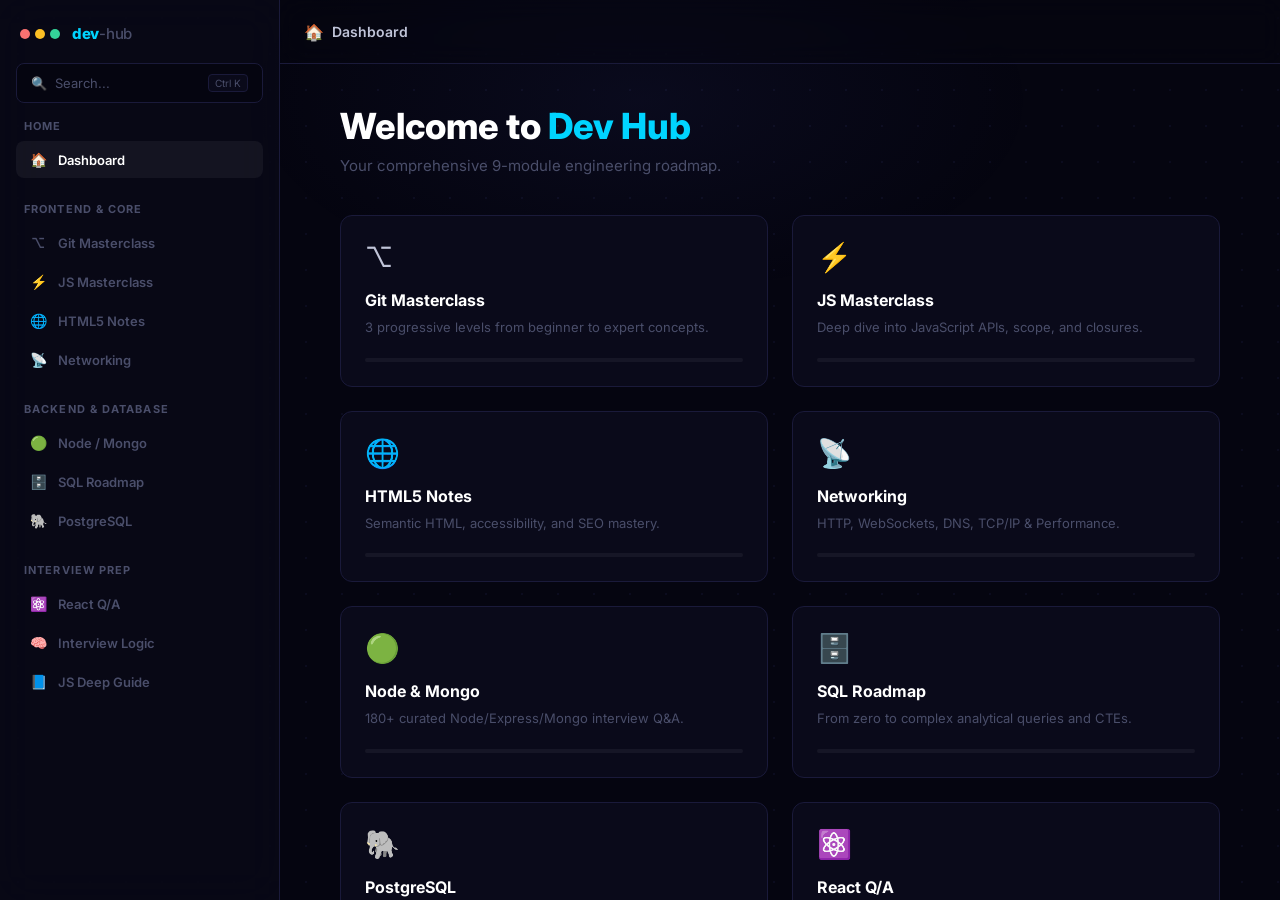
==== commit da7d727b: "feat:updated" ====
--- a/index.html
+++ b/index.html
@@ -85,6 +85,10 @@
           <span class="section-icon">🧠</span>
           <span class="section-label">Interview Logic</span>
         </button>
+        <button class="section-btn" data-section="jsDeep" onclick="switchSection('jsDeep')" id="secBtnJsDeep">
+          <span class="section-icon">📘</span>
+          <span class="section-label">JS Deep Guide</span>
+        </button>
       </div>
     </div>
   </aside>
@@ -163,6 +167,12 @@
             <h3 class="dc-title">Interview Logic</h3>
             <p class="dc-desc">50+ array patterns and algorithm implementation.</p>
             <div class="dash-progress"><div class="dash-progress-fill" id="prog-logic" style="width: 0%; background: var(--logic)"></div></div>
+          </div>
+          <div class="dash-card card-js-deep" onclick="switchSection('jsDeep')">
+            <div class="dc-icon">📘</div>
+            <h3 class="dc-title">JS Deep Guide</h3>
+            <p class="dc-desc">Core JS, DOM, BOM, and pseudocode logic.</p>
+            <div class="dash-progress"><div class="dash-progress-fill" id="prog-jsDeep" style="width: 0%; background: var(--cyan)"></div></div>
           </div>
         </div>
       </div>
@@ -176,6 +186,7 @@
       <iframe class="level-frame" id="frameNetworking" title="Networking Notes"></iframe>
       <iframe class="level-frame" id="frameReact" src="https://crack-the-js.vercel.app" title="React Interview Prep"></iframe>
       <iframe class="level-frame" id="frameLogic" title="Interview Logic Questions"></iframe>
+      <iframe class="level-frame" id="frameJsDeep" src="html/js-interview-deep.html" title="JS Deep Guide"></iframe>
       <iframe class="level-frame" id="frameSql" title="SQL Roadmap"></iframe>
       <iframe class="level-frame" id="framePostgres" title="PostgreSQL Mastery Series"></iframe>
       <iframe class="level-frame" id="frameNode" title="Node Mongo Express"></iframe>
